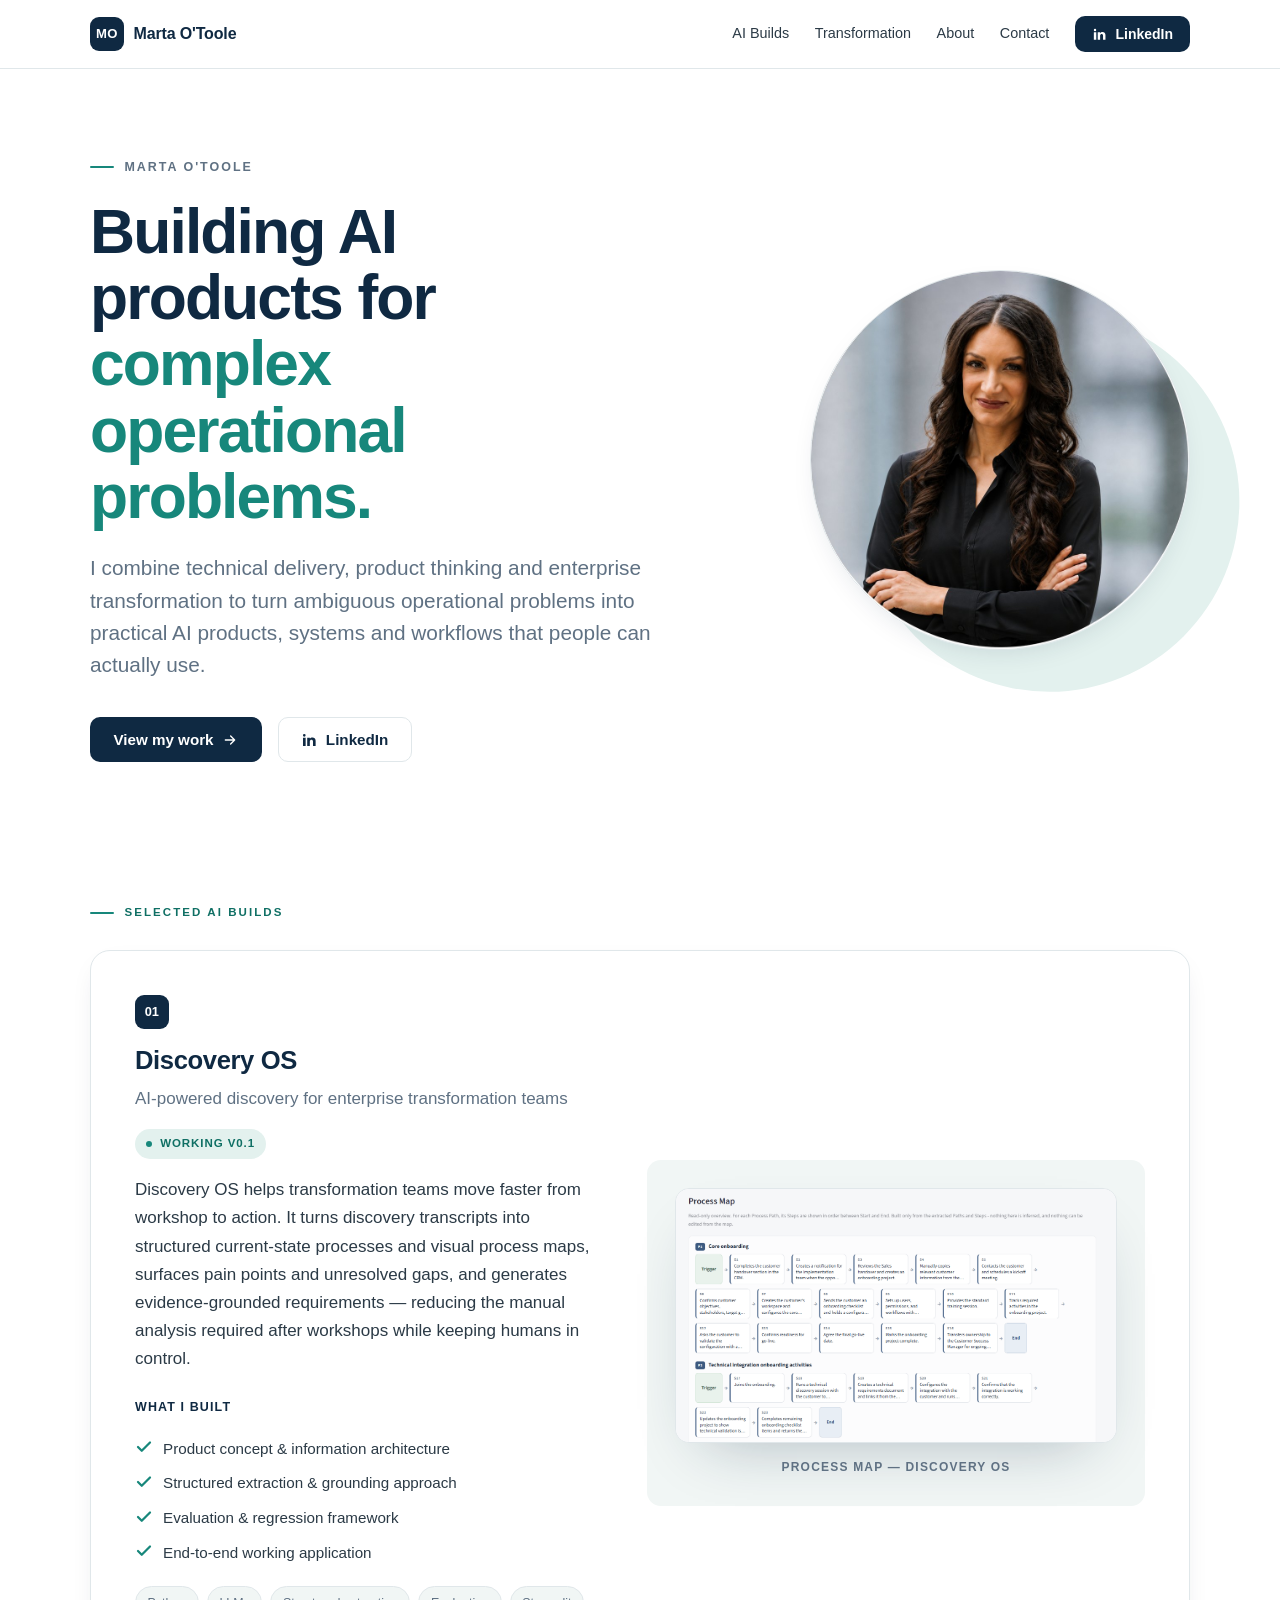
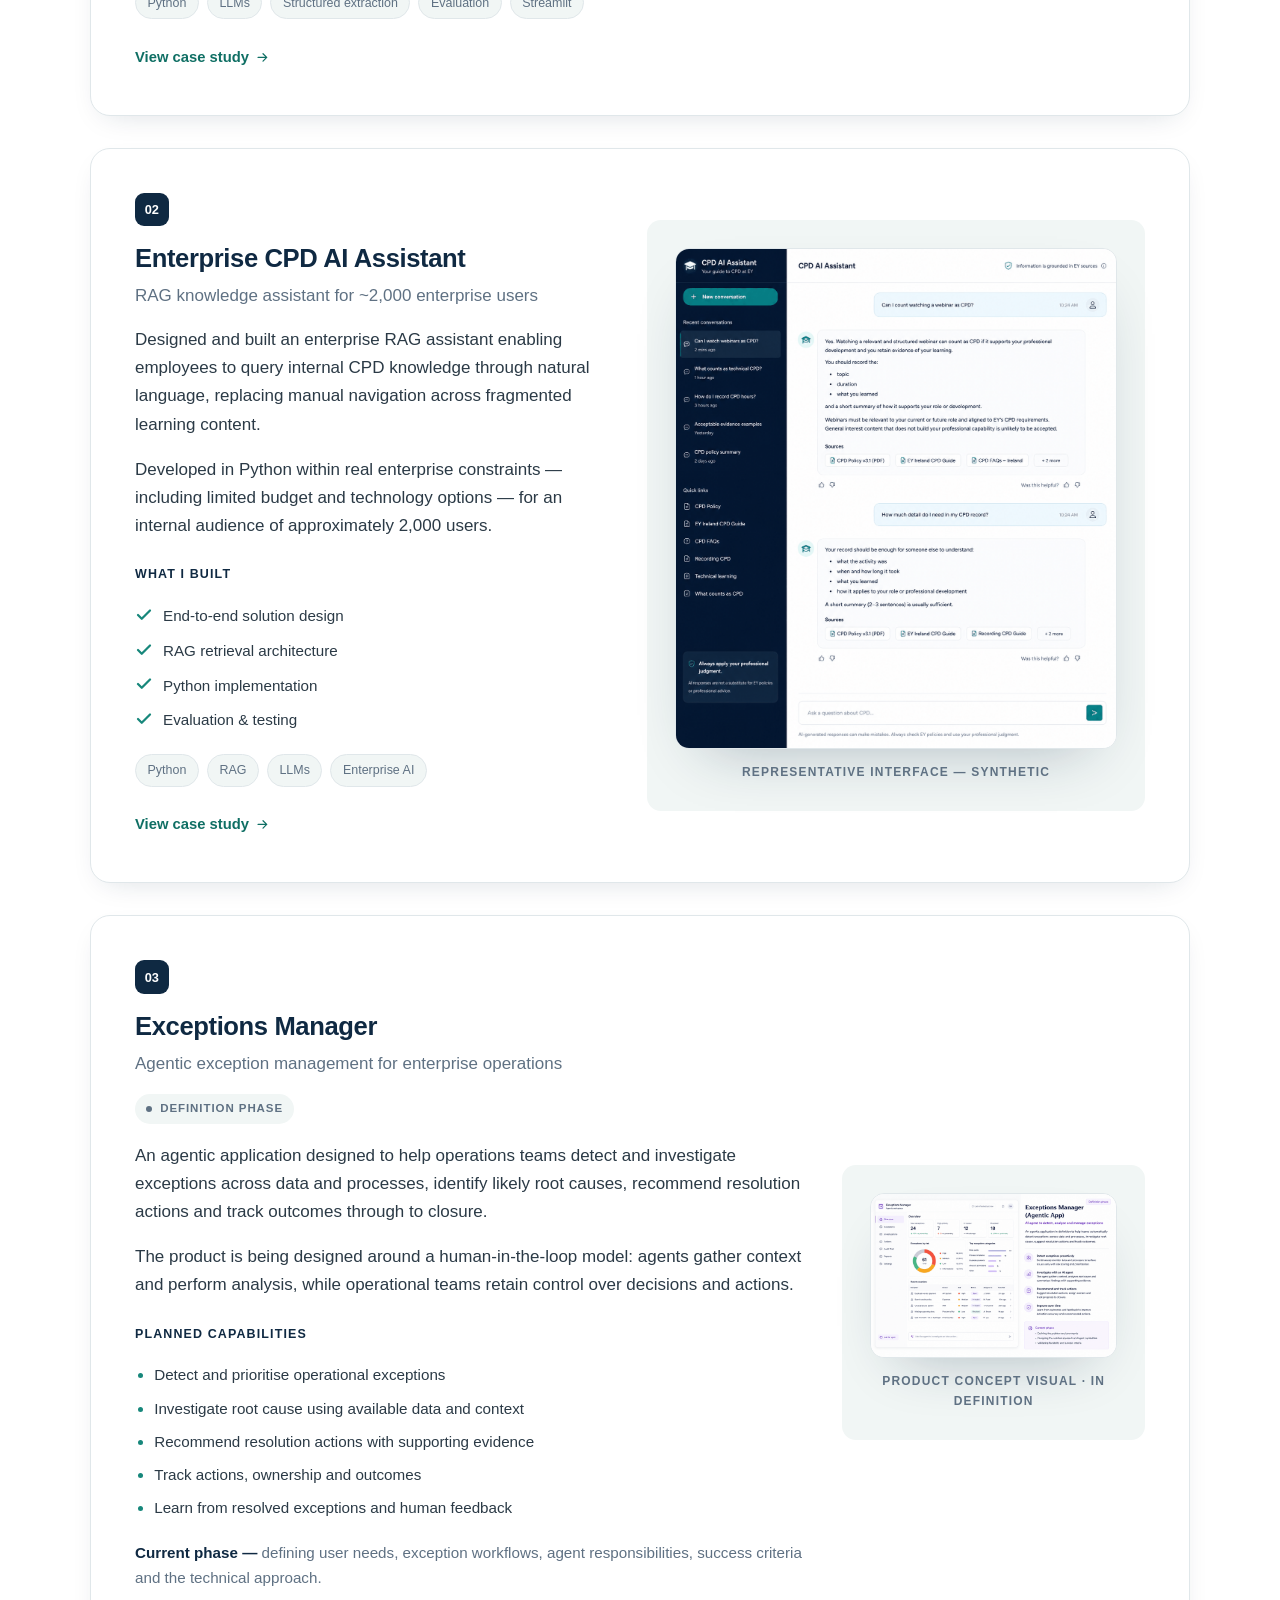
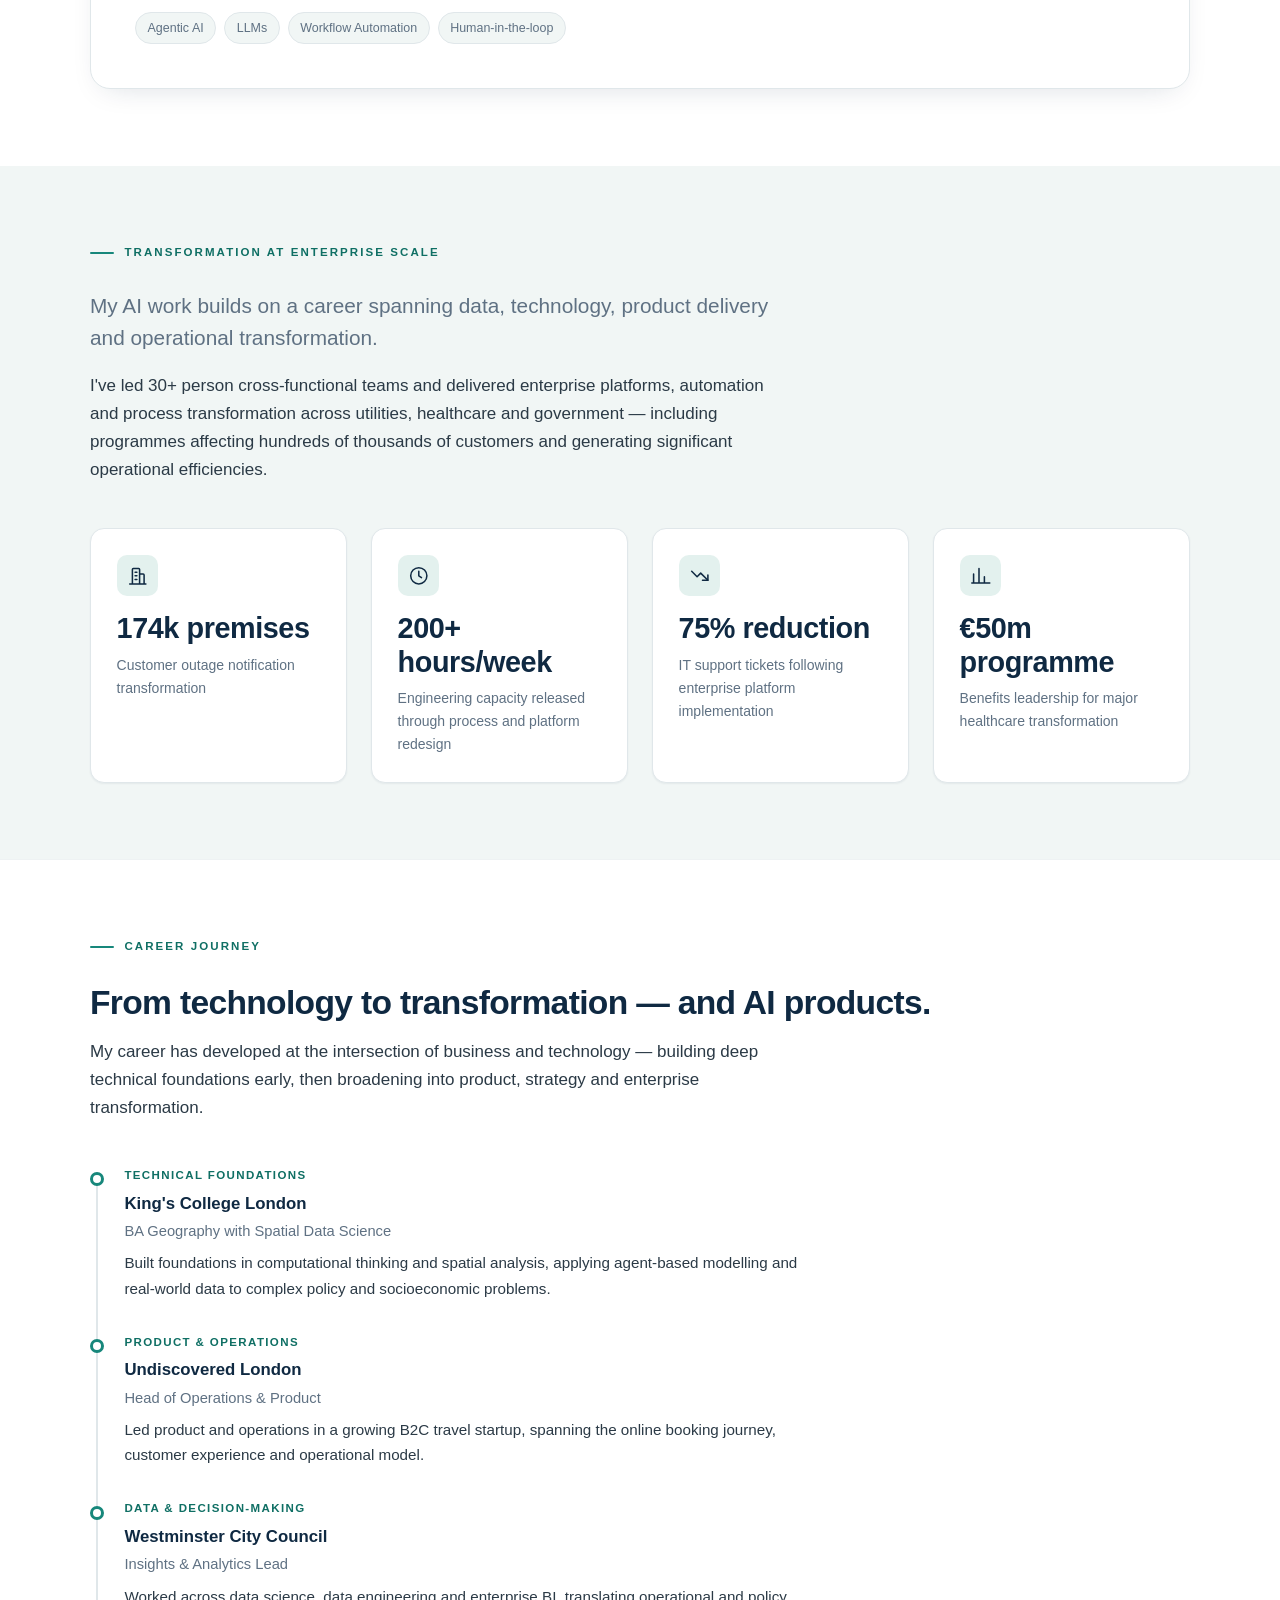
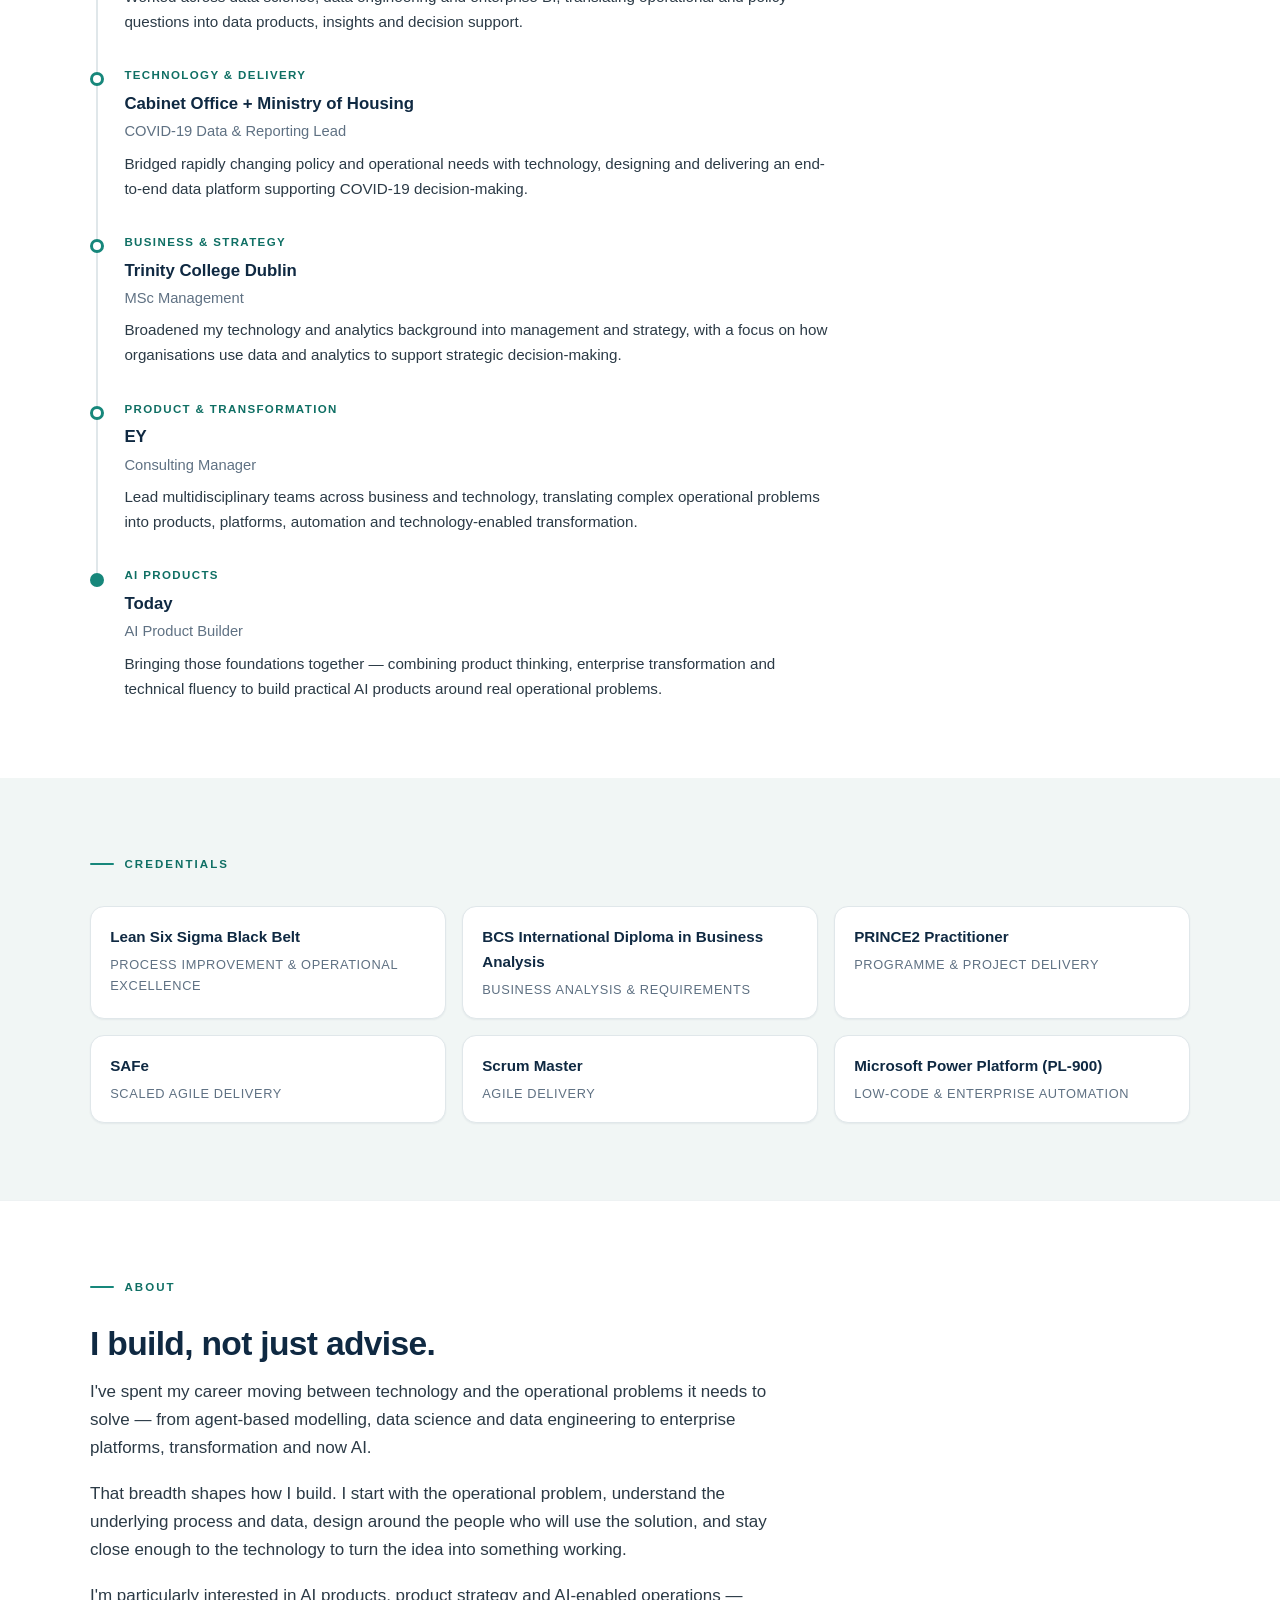
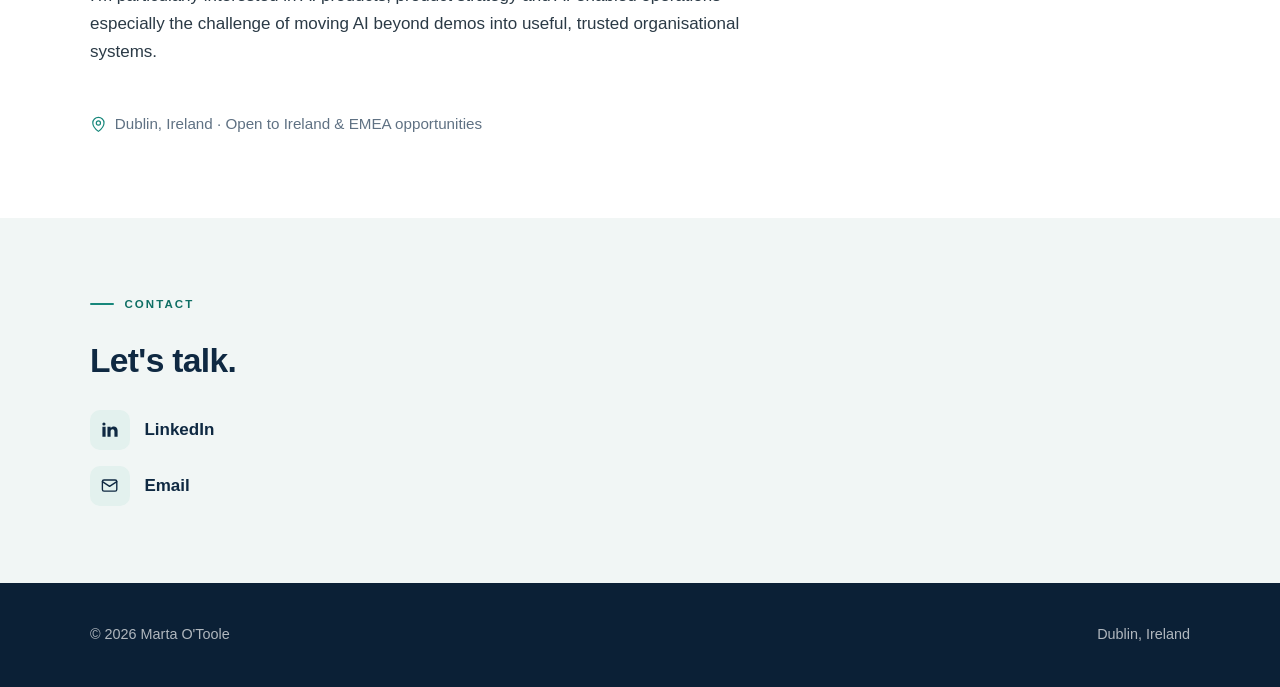
==== index.html @ 0d07426f "Finalise portfolio and Discovery OS visuals Co-Authored-By: Claude Sonnet 5 <noreply@anthropic.com>" ====
<!DOCTYPE html>
<html lang="en">
<head>
  <meta charset="UTF-8" />
  <meta name="viewport" content="width=device-width, initial-scale=1" />
  <title>Marta O'Toole — Building AI products for complex operational problems</title>
  <meta name="description" content="Marta O'Toole combines technical delivery, product thinking and enterprise transformation to turn ambiguous operational problems into practical AI products, systems and workflows." />
  <link rel="stylesheet" href="assets/css/style.css" />
</head>
<body>
  <header class="site-header">
    <div class="container">
      <a class="brand" href="index.html">
        <span class="monogram" aria-hidden="true">MO</span>
        <span class="brand__name">Marta O'Toole</span>
      </a>
      <button class="nav-toggle" aria-expanded="false" aria-controls="nav" aria-label="Open menu">
        <svg viewBox="0 0 24 24" fill="none" stroke="currentColor" stroke-width="2" stroke-linecap="round"><path d="M4 7h16M4 12h16M4 17h16"/></svg>
      </button>
      <nav class="nav" id="nav" aria-label="Primary">
        <a href="#builds">AI Builds</a>
        <a href="#transformation">Transformation</a>
        <a href="#about">About</a>
        <a href="#contact">Contact</a>
        <a class="btn btn--primary btn--sm" href="https://www.linkedin.com/in/marta-o-918156165/" target="_blank" rel="noopener noreferrer">
          <svg viewBox="0 0 24 24" fill="currentColor" aria-hidden="true"><path d="M6.94 5a2 2 0 1 1-4-.002 2 2 0 0 1 4 .002ZM7 8.48H3V21h4V8.48Zm6.32 0H9.34V21h3.94v-6.57c0-3.66 4.77-4 4.77 0V21H22v-7.93c0-6.17-7.06-5.94-8.68-2.91V8.48Z"/></svg>
          LinkedIn
        </a>
      </nav>
    </div>
  </header>

  <main>
    <!-- Hero -->
    <section class="hero">
      <div class="container hero__grid">
        <div class="hero__content">
          <p class="hero-name">Marta O'Toole</p>
          <h1>Building AI products for <span class="accent">complex operational problems.</span></h1>
          <p class="lead">I combine technical delivery, product thinking and enterprise transformation to turn ambiguous operational problems into practical AI products, systems and workflows that people can actually use.</p>
          <div class="btn-row">
            <a class="btn btn--primary" href="#builds">
              View my work
              <svg viewBox="0 0 24 24" fill="none" stroke="currentColor" stroke-width="2" stroke-linecap="round" stroke-linejoin="round" aria-hidden="true"><path d="M5 12h14M13 6l6 6-6 6"/></svg>
            </a>
            <a class="btn btn--outline" href="https://www.linkedin.com/in/marta-o-918156165/" target="_blank" rel="noopener noreferrer">
              <svg viewBox="0 0 24 24" fill="currentColor" aria-hidden="true"><path d="M6.94 5a2 2 0 1 1-4-.002 2 2 0 0 1 4 .002ZM7 8.48H3V21h4V8.48Zm6.32 0H9.34V21h3.94v-6.57c0-3.66 4.77-4 4.77 0V21H22v-7.93c0-6.17-7.06-5.94-8.68-2.91V8.48Z"/></svg>
              LinkedIn
            </a>
          </div>
        </div>
        <figure class="hero__portrait">
          <img src="assets/img/portrait.jpg" width="900" height="900" alt="Portrait of Marta O'Toole" />
        </figure>
      </div>
    </section>

    <!-- Selected AI Builds -->
    <section class="section" id="builds">
      <div class="container">
        <p class="eyebrow">Selected AI Builds</p>

        <div class="projects">
          <article class="card project project--featured">
            <div class="project__body">
              <span class="project__index" aria-hidden="true">01</span>
              <h3>Discovery OS</h3>
              <p class="project__descriptor">AI-powered discovery for enterprise transformation teams</p>
              <div class="project__meta">
                <span class="status">Working v0.1</span>
              </div>
              <p>Discovery OS helps transformation teams move faster from workshop to action. It turns discovery transcripts into structured current-state processes and visual process maps, surfaces pain points and unresolved gaps, and generates evidence-grounded requirements — reducing the manual analysis required after workshops while keeping humans in control.</p>
              <p class="project__built-label">What I built</p>
              <ul class="check-list">
                <li>Product concept &amp; information architecture</li>
                <li>Structured extraction &amp; grounding approach</li>
                <li>Evaluation &amp; regression framework</li>
                <li>End-to-end working application</li>
              </ul>
              <ul class="tags">
                <li>Python</li><li>LLMs</li><li>Structured extraction</li><li>Evaluation</li><li>Streamlit</li>
              </ul>
              <a class="cta-link" href="case-studies/discovery-os.html">
                View case study
                <svg viewBox="0 0 24 24" fill="none" stroke="currentColor" stroke-width="2" stroke-linecap="round" stroke-linejoin="round" aria-hidden="true"><path d="M5 12h14M13 6l6 6-6 6"/></svg>
              </a>
            </div>
            <figure class="project__visual">
              <div class="frame">
                <img src="assets/img/process-map.png" alt="Discovery OS Process Map showing extracted process paths, ordered steps, Trigger and End nodes." />
              </div>
              <figcaption>Process Map — Discovery OS</figcaption>
            </figure>
          </article>

          <article class="card project project--featured">
            <div class="project__body">
              <span class="project__index" aria-hidden="true">02</span>
              <h3>Enterprise CPD AI Assistant</h3>
              <p class="project__descriptor">RAG knowledge assistant for ~2,000 enterprise users</p>
              <p>Designed and built an enterprise RAG assistant enabling employees to query internal CPD knowledge through natural language, replacing manual navigation across fragmented learning content.</p>
              <p>Developed in Python within real enterprise constraints — including limited budget and technology options — for an internal audience of approximately 2,000 users.</p>
              <p class="project__built-label">What I built</p>
              <ul class="check-list">
                <li>End-to-end solution design</li>
                <li>RAG retrieval architecture</li>
                <li>Python implementation</li>
                <li>Evaluation &amp; testing</li>
              </ul>
              <ul class="tags">
                <li>Python</li><li>RAG</li><li>LLMs</li><li>Enterprise AI</li>
              </ul>
              <a class="cta-link" href="case-studies/enterprise-cpd-ai-assistant.html">
                View case study
                <svg viewBox="0 0 24 24" fill="none" stroke="currentColor" stroke-width="2" stroke-linecap="round" stroke-linejoin="round" aria-hidden="true"><path d="M5 12h14M13 6l6 6-6 6"/></svg>
              </a>
            </div>
            <figure class="project__visual">
              <div class="frame">
                <img src="assets/img/cpd-ai-assistant-synthetic.png" alt="Representative interface for the Enterprise CPD AI Assistant — an employee asking CPD questions and receiving conversational answers with cited sources" />
              </div>
              <figcaption>Representative interface — synthetic</figcaption>
            </figure>
          </article>

          <article class="card project project--featured project--emerging">
            <div class="project__body">
              <span class="project__index" aria-hidden="true">03</span>
              <h3>Exceptions Manager</h3>
              <p class="project__descriptor">Agentic exception management for enterprise operations</p>
              <div class="project__meta">
                <span class="status status--muted">Definition phase</span>
              </div>
              <p>An agentic application designed to help operations teams detect and investigate exceptions across data and processes, identify likely root causes, recommend resolution actions and track outcomes through to closure.</p>
              <p>The product is being designed around a human-in-the-loop model: agents gather context and perform analysis, while operational teams retain control over decisions and actions.</p>
              <p class="project__built-label">Planned capabilities</p>
              <ul class="plan-list">
                <li>Detect and prioritise operational exceptions</li>
                <li>Investigate root cause using available data and context</li>
                <li>Recommend resolution actions with supporting evidence</li>
                <li>Track actions, ownership and outcomes</li>
                <li>Learn from resolved exceptions and human feedback</li>
              </ul>
              <p class="project__phase"><strong>Current phase —</strong> defining user needs, exception workflows, agent responsibilities, success criteria and the technical approach.</p>
              <ul class="tags">
                <li>Agentic AI</li><li>LLMs</li><li>Workflow Automation</li><li>Human-in-the-loop</li>
              </ul>
            </div>
            <figure class="project__visual">
              <div class="frame">
                <img src="assets/img/exceptions-manager-concept.png" alt="Synthetic product concept for Exceptions Manager, showing an agentic workspace for prioritising and investigating operational exceptions." />
              </div>
              <figcaption>Product concept visual &middot; In definition</figcaption>
            </figure>
          </article>
        </div>
      </div>
    </section>

    <!-- Transformation at Enterprise Scale -->
    <section class="section section-alt" id="transformation">
      <div class="container">
        <p class="eyebrow">Transformation at Enterprise Scale</p>
        <div class="prose">
          <p class="lead">My AI work builds on a career spanning data, technology, product delivery and operational transformation.</p>
          <p>I've led 30+ person cross-functional teams and delivered enterprise platforms, automation and process transformation across utilities, healthcare and government — including programmes affecting hundreds of thousands of customers and generating significant operational efficiencies.</p>
        </div>

        <div class="metrics">
          <div class="metric">
            <span class="metric__icon" aria-hidden="true">
              <svg viewBox="0 0 24 24" fill="none" stroke="currentColor" stroke-width="1.7" stroke-linecap="round" stroke-linejoin="round"><path d="M3 21h18M6 21V5a1 1 0 0 1 1-1h6a1 1 0 0 1 1 1v16M14 21V10h4a1 1 0 0 1 1 1v10M9 8h2M9 12h2M9 16h2"/></svg>
            </span>
            <div class="metric__figure">174k premises</div>
            <p class="metric__caption">Customer outage notification transformation</p>
          </div>
          <div class="metric">
            <span class="metric__icon" aria-hidden="true">
              <svg viewBox="0 0 24 24" fill="none" stroke="currentColor" stroke-width="1.7" stroke-linecap="round" stroke-linejoin="round"><circle cx="12" cy="12" r="9"/><path d="M12 7v5l3 2"/></svg>
            </span>
            <div class="metric__figure">200+ hours/week</div>
            <p class="metric__caption">Engineering capacity released through process and platform redesign</p>
          </div>
          <div class="metric">
            <span class="metric__icon" aria-hidden="true">
              <svg viewBox="0 0 24 24" fill="none" stroke="currentColor" stroke-width="1.7" stroke-linecap="round" stroke-linejoin="round"><polyline points="3 7 9 13 13 9 21 17"/><polyline points="15 17 21 17 21 11"/></svg>
            </span>
            <div class="metric__figure">75% reduction</div>
            <p class="metric__caption">IT support tickets following enterprise platform implementation</p>
          </div>
          <div class="metric">
            <span class="metric__icon" aria-hidden="true">
              <svg viewBox="0 0 24 24" fill="none" stroke="currentColor" stroke-width="1.7" stroke-linecap="round" stroke-linejoin="round"><path d="M4 20V10M10 20V4M16 20v-7M2 20h20"/></svg>
            </span>
            <div class="metric__figure">&euro;50m programme</div>
            <p class="metric__caption">Benefits leadership for major healthcare transformation</p>
          </div>
        </div>
      </div>
    </section>

    <!-- Career Journey -->
    <section class="section" id="journey">
      <div class="container">
        <p class="eyebrow">Career Journey</p>
        <div class="prose">
          <h2>From technology to transformation — and AI products.</h2>
          <p>My career has developed at the intersection of business and technology — building deep technical foundations early, then broadening into product, strategy and enterprise transformation.</p>
        </div>

        <div class="journey">
          <div class="journey__item">
            <p class="journey__phase">Technical foundations</p>
            <div class="journey__org">King's College London</div>
            <p class="journey__role">BA Geography with Spatial Data Science</p>
            <p class="journey__detail">Built foundations in computational thinking and spatial analysis, applying agent-based modelling and real-world data to complex policy and socioeconomic problems.</p>
          </div>
          <div class="journey__item">
            <p class="journey__phase">Product &amp; operations</p>
            <div class="journey__org">Undiscovered London</div>
            <p class="journey__role">Head of Operations &amp; Product</p>
            <p class="journey__detail">Led product and operations in a growing B2C travel startup, spanning the online booking journey, customer experience and operational model.</p>
          </div>
          <div class="journey__item">
            <p class="journey__phase">Data &amp; decision-making</p>
            <div class="journey__org">Westminster City Council</div>
            <p class="journey__role">Insights &amp; Analytics Lead</p>
            <p class="journey__detail">Worked across data science, data engineering and enterprise BI, translating operational and policy questions into data products, insights and decision support.</p>
          </div>
          <div class="journey__item">
            <p class="journey__phase">Technology &amp; delivery</p>
            <div class="journey__org">Cabinet Office + Ministry of Housing</div>
            <p class="journey__role">COVID-19 Data &amp; Reporting Lead</p>
            <p class="journey__detail">Bridged rapidly changing policy and operational needs with technology, designing and delivering an end-to-end data platform supporting COVID-19 decision-making.</p>
          </div>
          <div class="journey__item">
            <p class="journey__phase">Business &amp; strategy</p>
            <div class="journey__org">Trinity College Dublin</div>
            <p class="journey__role">MSc Management</p>
            <p class="journey__detail">Broadened my technology and analytics background into management and strategy, with a focus on how organisations use data and analytics to support strategic decision-making.</p>
          </div>
          <div class="journey__item">
            <p class="journey__phase">Product &amp; transformation</p>
            <div class="journey__org">EY</div>
            <p class="journey__role">Consulting Manager</p>
            <p class="journey__detail">Lead multidisciplinary teams across business and technology, translating complex operational problems into products, platforms, automation and technology-enabled transformation.</p>
          </div>
          <div class="journey__item">
            <p class="journey__phase">AI products</p>
            <div class="journey__org">Today</div>
            <p class="journey__role">AI Product Builder</p>
            <p class="journey__detail">Bringing those foundations together — combining product thinking, enterprise transformation and technical fluency to build practical AI products around real operational problems.</p>
          </div>
        </div>
      </div>
    </section>

    <!-- Credentials -->
    <section class="section section-alt" id="credentials">
      <div class="container">
        <p class="eyebrow">Credentials</p>
        <div class="creds">
          <div class="cred">
            <div class="cred__name">Lean Six Sigma Black Belt</div>
            <p class="cred__desc">Process improvement &amp; operational excellence</p>
          </div>
          <div class="cred">
            <div class="cred__name">BCS International Diploma in Business Analysis</div>
            <p class="cred__desc">Business analysis &amp; requirements</p>
          </div>
          <div class="cred">
            <div class="cred__name">PRINCE2 Practitioner</div>
            <p class="cred__desc">Programme &amp; project delivery</p>
          </div>
          <div class="cred">
            <div class="cred__name">SAFe</div>
            <p class="cred__desc">Scaled Agile delivery</p>
          </div>
          <div class="cred">
            <div class="cred__name">Scrum Master</div>
            <p class="cred__desc">Agile delivery</p>
          </div>
          <div class="cred">
            <div class="cred__name">Microsoft Power Platform (PL-900)</div>
            <p class="cred__desc">Low-code &amp; enterprise automation</p>
          </div>
        </div>
      </div>
    </section>

    <!-- About -->
    <section class="section" id="about">
      <div class="container">
        <p class="eyebrow">About</p>
        <div class="prose">
          <h2>I build, not just advise.</h2>
          <p>I've spent my career moving between technology and the operational problems it needs to solve — from agent-based modelling, data science and data engineering to enterprise platforms, transformation and now AI.</p>
          <p>That breadth shapes how I build. I start with the operational problem, understand the underlying process and data, design around the people who will use the solution, and stay close enough to the technology to turn the idea into something working.</p>
          <p>I'm particularly interested in AI products, product strategy and AI-enabled operations — especially the challenge of moving AI beyond demos into useful, trusted organisational systems.</p>
          <p class="about__location">
            <svg viewBox="0 0 24 24" fill="none" stroke="currentColor" stroke-width="1.7" stroke-linecap="round" stroke-linejoin="round" aria-hidden="true"><path d="M20 10c0 6-8 12-8 12s-8-6-8-12a8 8 0 0 1 16 0Z"/><circle cx="12" cy="10" r="3"/></svg>
            Dublin, Ireland &middot; Open to Ireland &amp; EMEA opportunities
          </p>
        </div>
      </div>
    </section>

    <!-- Contact -->
    <section class="section section-alt" id="contact">
      <div class="container">
        <p class="eyebrow">Contact</p>
        <div class="prose">
          <h2>Let's talk.</h2>
          <ul class="connect">
            <li>
              <span class="connect__icon" aria-hidden="true">
                <svg viewBox="0 0 24 24" fill="currentColor"><path d="M6.94 5a2 2 0 1 1-4-.002 2 2 0 0 1 4 .002ZM7 8.48H3V21h4V8.48Zm6.32 0H9.34V21h3.94v-6.57c0-3.66 4.77-4 4.77 0V21H22v-7.93c0-6.17-7.06-5.94-8.68-2.91V8.48Z"/></svg>
              </span>
              <a href="https://www.linkedin.com/in/marta-o-918156165/" target="_blank" rel="noopener noreferrer">LinkedIn</a>
            </li>
            <li>
              <span class="connect__icon" aria-hidden="true">
                <svg viewBox="0 0 24 24" fill="none" stroke="currentColor" stroke-width="1.7" stroke-linecap="round" stroke-linejoin="round"><rect x="3" y="5" width="18" height="14" rx="2"/><path d="m3 7 9 6 9-6"/></svg>
              </span>
              <a href="mailto:kuclo.marta@gmail.com">Email</a>
            </li>
          </ul>
        </div>
      </div>
    </section>
  </main>

  <footer class="site-footer">
    <div class="container">
      <span>&copy; <span data-year>2026</span> Marta O'Toole</span>
      <span>Dublin, Ireland</span>
    </div>
  </footer>

  <script src="assets/js/main.js"></script>
</body>
</html>
---- assets/css/style.css ----
/* =========================================================
   Marta O'Toole — portfolio
   Visual system: white ground, deep navy, teal accent.
   ========================================================= */

:root {
  /* palette */
  --bg:          #ffffff;
  --bg-soft:     #f1f6f5;   /* light mint-grey section bands / panels */
  --navy-ink:    #0f2942;   /* headings, primary dark */
  --navy:        #143252;   /* navy hover / secondary */
  --navy-deep:   #0b2036;   /* footer */
  --ink:         #2b3a46;   /* body text */
  --muted:       #5f7183;   /* secondary text */
  --teal:        #17877b;   /* main accent */
  --teal-strong: #0f6f64;   /* accent hover / labels */
  --teal-tint:   #e3f1ee;   /* icon chips, status */
  --blue:        #2f6fb0;   /* occasional accent */
  --blue-tint:   #e9f1f9;
  --line:        #e0e7ea;
  --line-soft:   #eef2f3;

  /* type */
  --sans: "Inter", -apple-system, BlinkMacSystemFont, "Segoe UI", Roboto, Helvetica, Arial, sans-serif;

  /* shape */
  --radius-sm: 10px;
  --radius:    14px;
  --radius-lg: 20px;
  --shadow-sm: 0 1px 2px rgba(15,41,66,.06);
  --shadow-md: 0 10px 30px -14px rgba(15,41,66,.18);
  --shadow-lg: 0 26px 60px -30px rgba(15,41,66,.32);

  /* layout */
  --measure:   44rem;
  --container: 1180px;
  --gutter:    clamp(1.25rem, 5vw, 2.5rem);
  --section-y: clamp(3.25rem, 6vw, 5.5rem);

  /* inline icon (mask-tinted) */
  --i-check: url("data:image/svg+xml,%3Csvg xmlns='http://www.w3.org/2000/svg' viewBox='0 0 24 24' fill='none' stroke='%23000' stroke-width='3' stroke-linecap='round' stroke-linejoin='round'%3E%3Cpath d='M20 6 9 17l-5-5'/%3E%3C/svg%3E");
}

/* ---------- reset-ish ---------- */
*, *::before, *::after { box-sizing: border-box; }
html {
  -webkit-text-size-adjust: 100%;
  scroll-behavior: smooth;
  scroll-padding-top: 5.5rem;
}
body {
  margin: 0;
  background: var(--bg);
  color: var(--ink);
  font-family: var(--sans);
  font-size: 1.0625rem;
  line-height: 1.65;
  -webkit-font-smoothing: antialiased;
  text-rendering: optimizeLegibility;
}
img { max-width: 100%; height: auto; display: block; }
a { color: var(--teal-strong); text-decoration: none; }
a:hover { text-decoration: underline; text-underline-offset: 3px; }

/* ---------- layout ---------- */
.container {
  width: 100%;
  max-width: var(--container);
  margin-inline: auto;
  padding-inline: var(--gutter);
}
.section { padding-block: var(--section-y); }
.section-alt { background: var(--bg-soft); }

/* ---------- typography ---------- */
h1, h2, h3, h4 {
  font-family: var(--sans);
  color: var(--navy-ink);
  letter-spacing: -0.02em;
  line-height: 1.12;
  margin: 0 0 1rem;
}
h1 { font-size: clamp(2.3rem, 5.4vw, 3.85rem); font-weight: 750; }
h2 { font-size: clamp(1.55rem, 3vw, 2.1rem);  font-weight: 700; }
h3 { font-size: clamp(1.3rem, 2.3vw, 1.6rem); font-weight: 700; letter-spacing: -0.015em; }
p  { margin: 0 0 1.1rem; max-width: var(--measure); }
strong { font-weight: 650; color: var(--ink); }
.lead {
  font-size: clamp(1.1rem, 1.7vw, 1.3rem);
  line-height: 1.55;
  color: var(--muted);
}
.prose > *:last-child { margin-bottom: 0; }

/* ---------- section label ---------- */
.eyebrow {
  display: flex;
  align-items: center;
  gap: 0.65rem;
  margin: 0 0 1.75rem;
  font-size: 0.72rem;
  font-weight: 700;
  letter-spacing: 0.18em;
  text-transform: uppercase;
  color: var(--teal-strong);
}
.eyebrow::before {
  content: "";
  width: 24px;
  height: 2px;
  background: var(--teal);
  border-radius: 2px;
}

/* ---------- buttons ---------- */
.btn {
  display: inline-flex;
  align-items: center;
  gap: 0.55rem;
  font: inherit;
  font-weight: 600;
  font-size: 0.95rem;
  line-height: 1;
  padding: 0.85rem 1.4rem;
  border: 1.5px solid transparent;
  border-radius: var(--radius-sm);
  cursor: pointer;
  white-space: nowrap;
  transition: background-color .15s ease, border-color .15s ease, color .15s ease;
}
.btn:hover { text-decoration: none; }
.btn svg { width: 1.05em; height: 1.05em; flex: none; }
.btn--primary { background: var(--navy-ink); color: #fff; }
.btn--primary:hover { background: var(--navy); }
.btn--outline { background: #fff; border-color: var(--line); color: var(--navy-ink); }
.btn--outline:hover { border-color: var(--navy-ink); background: var(--bg-soft); }
.btn--accent { background: var(--teal); color: #fff; }
.btn--accent:hover { background: var(--teal-strong); }
.btn--sm { padding: 0.6rem 1rem; font-size: 0.875rem; }

.cta-link {
  display: inline-flex;
  align-items: center;
  gap: 0.4rem;
  font-weight: 600;
  font-size: 0.925rem;
  color: var(--teal-strong);
}
.cta-link:hover { text-decoration: none; }
.cta-link svg { width: 1em; height: 1em; transition: transform .15s ease; }
.cta-link:hover svg { transform: translateX(3px); }

/* ---------- tags / status ---------- */
.tags {
  list-style: none;
  padding: 0;
  margin: 1.35rem 0 0;
  display: flex;
  flex-wrap: wrap;
  gap: 0.5rem;
}
.tags li {
  font-size: 0.78rem;
  font-weight: 500;
  color: var(--muted);
  background: var(--bg-soft);
  border: 1px solid var(--line);
  border-radius: 999px;
  padding: 0.32rem 0.72rem;
}
.status {
  display: inline-flex;
  align-items: center;
  gap: 0.5rem;
  font-size: 0.72rem;
  font-weight: 700;
  letter-spacing: 0.08em;
  text-transform: uppercase;
  color: var(--teal-strong);
  background: var(--teal-tint);
  border-radius: 999px;
  padding: 0.35rem 0.7rem;
}
.status::before {
  content: "";
  width: 6px;
  height: 6px;
  border-radius: 50%;
  background: var(--teal);
}
/* Muted variant: same shape, neutral colour — for a not-yet-built /
   in-definition status, so it doesn't read as equally "live" as .status. */
.status--muted { color: var(--muted); background: var(--bg-soft); }
.status--muted::before { background: var(--muted); }

/* ---------- check list ---------- */
.check-list {
  list-style: none;
  padding: 0;
  margin: 1.15rem 0 0;
  display: grid;
  gap: 0.6rem;
}
.check-list li {
  position: relative;
  padding-left: 1.75rem;
  font-size: 0.95rem;
  color: var(--ink);
  max-width: var(--measure);
}
.check-list li::before {
  content: "";
  position: absolute;
  left: 0;
  top: 0.16em;
  width: 1.15rem;
  height: 1.15rem;
  background: var(--teal);
  -webkit-mask: var(--i-check) center / contain no-repeat;
          mask: var(--i-check) center / contain no-repeat;
}

/* Plan list: a plain teal-marker bullet list, for not-yet-delivered items -
   deliberately not the .check-list checkmark, which would read as "done". */
.plan-list {
  list-style: disc;
  margin: 1.15rem 0 0;
  padding-left: 1.2rem;
  display: grid;
  gap: 0.5rem;
}
.plan-list li {
  font-size: 0.95rem;
  color: var(--ink);
  max-width: var(--measure);
}
.plan-list li::marker { color: var(--teal); }

/* ---------- cards ---------- */
.card {
  background: #fff;
  border: 1px solid var(--line);
  border-radius: var(--radius-lg);
  box-shadow: var(--shadow-md);
  overflow: hidden;
}

/* ---------- site header ---------- */
.site-header {
  position: sticky;
  top: 0;
  z-index: 30;
  background: rgba(255,255,255,0.88);
  backdrop-filter: saturate(180%) blur(10px);
  border-bottom: 1px solid var(--line);
}
.site-header .container {
  display: flex;
  align-items: center;
  justify-content: space-between;
  gap: 1rem;
  min-height: 68px;
}
.brand { display: flex; align-items: center; gap: 0.6rem; }
.brand:hover { text-decoration: none; }
.monogram {
  display: inline-grid;
  place-items: center;
  width: 34px;
  height: 34px;
  border-radius: 9px;
  background: var(--navy-ink);
  color: #fff;
  font-weight: 700;
  font-size: 0.82rem;
  letter-spacing: 0.03em;
}
.brand__name {
  font-weight: 700;
  font-size: 1rem;
  color: var(--navy-ink);
  letter-spacing: -0.01em;
}
.nav { display: flex; align-items: center; gap: 1.6rem; }
.nav a:not(.btn) {
  font-size: 0.9rem;
  font-weight: 500;
  color: var(--ink);
}
.nav a:not(.btn):hover { color: var(--teal-strong); text-decoration: none; }
.nav-toggle {
  display: none;
  align-items: center;
  justify-content: center;
  width: 42px;
  height: 42px;
  background: none;
  border: 1px solid var(--line);
  border-radius: 9px;
  color: var(--navy-ink);
  cursor: pointer;
}
.nav-toggle svg { width: 20px; height: 20px; }

/* ---------- hero ---------- */
.hero {
  position: relative;
  overflow: hidden;
  padding-block: clamp(3.25rem, 7vw, 5.5rem) clamp(2.5rem, 5vw, 4rem);
}
.hero .container { position: relative; z-index: 1; }
.hero__grid {
  display: grid;
  grid-template-columns: minmax(0, 1fr) minmax(0, 0.8fr);
  gap: clamp(2rem, 6vw, 5rem);
  align-items: center;
}
.hero__content { min-width: 0; }

/* Portrait: clean circle with a restrained offset mint backdrop */
.hero__portrait {
  position: relative;
  margin: 0;
  width: 100%;
  max-width: 380px;
  aspect-ratio: 1;
  justify-self: end;
}
.hero__portrait::before {
  content: "";
  position: absolute;
  inset: 0;
  border-radius: 50%;
  background: var(--teal-tint);
  transform: translate(13%, 11%);
  z-index: 0;
}
.hero__portrait img {
  position: relative;
  z-index: 1;
  width: 100%;
  height: 100%;
  object-fit: cover;
  border-radius: 50%;
  border: 1px solid var(--line);
  box-shadow: var(--shadow-md);
}
.hero-name {
  display: flex;
  align-items: center;
  gap: 0.65rem;
  margin: 0 0 1.35rem;
  font-size: 0.78rem;
  font-weight: 600;
  letter-spacing: 0.16em;
  text-transform: uppercase;
  color: var(--muted);
}
.hero-name::before {
  content: "";
  width: 24px;
  height: 2px;
  background: var(--teal);
  border-radius: 2px;
}
.hero h1 {
  max-width: 20ch;
  font-size: clamp(2.1rem, 5.4vw, 3.9rem);
  font-weight: 750;
  letter-spacing: -0.03em;
  line-height: 1.06;
  margin: 0 0 1.4rem;
}
.hero h1 .accent { color: var(--teal); }
.hero .lead { max-width: 40rem; margin: 0; }
.hero .btn-row {
  display: flex;
  flex-wrap: wrap;
  gap: 1rem;
  margin-top: 2.25rem;
}

/* ---------- projects ---------- */
.projects { display: grid; gap: clamp(1.5rem, 3vw, 2rem); margin-top: 0.5rem; }
.project { padding: clamp(1.5rem, 3.5vw, 2.75rem); }
.project__index {
  display: inline-grid;
  place-items: center;
  width: 2.1rem;
  height: 2.1rem;
  border-radius: 9px;
  background: var(--navy-ink);
  color: #fff;
  font-size: 0.8rem;
  font-weight: 700;
  margin-bottom: 1.1rem;
}
.project h3 { margin: 0 0 0.6rem; }
.project__descriptor { color: var(--muted); font-weight: 500; margin: 0 0 1rem; }
.project__meta { display: flex; flex-wrap: wrap; gap: 0.75rem; align-items: center; margin-bottom: 1.1rem; }
.project__built-label {
  margin: 1.5rem 0 0;
  font-size: 0.78rem;
  font-weight: 700;
  letter-spacing: 0.09em;
  text-transform: uppercase;
  color: var(--navy-ink);
}
.project .cta-link { margin-top: 1.6rem; }

.project--featured {
  display: grid;
  grid-template-columns: minmax(0, 1fr) minmax(0, 1.08fr);
  gap: clamp(1.75rem, 4vw, 3.25rem);
  align-items: center;
}
.project--featured .project__body { min-width: 0; }
.project__visual {
  margin: 0;
  background: var(--bg-soft);
  border-radius: var(--radius);
  padding: clamp(1rem, 2.5vw, 1.75rem);
  display: flex;
  flex-direction: column;
  align-items: stretch;
  justify-content: center;
  gap: 0.9rem;
}
.project__visual .frame { display: block; line-height: 0; width: 100%; }
.project__visual .frame img { width: 100%; height: auto; }
.project__visual figcaption { text-align: center; }
.project__visual figcaption {
  font-size: 0.75rem;
  font-weight: 600;
  letter-spacing: 0.1em;
  text-transform: uppercase;
  color: var(--muted);
}
/* Emerging / in-definition project: the same featured two-column pattern as
   the working builds (so its height stays in line with them), but with a
   noticeably smaller visual column, so it reads as the junior, still-being-
   defined sibling rather than a third equal flagship. Not a card redesign. */
.project--emerging {
  grid-template-columns: minmax(0, 1.5fr) minmax(0, 0.68fr);
  gap: clamp(1.5rem, 3.5vw, 2.5rem);
}
.project__phase { margin-top: 1.25rem; font-size: 0.95rem; color: var(--muted); }
.project__phase strong { color: var(--navy-ink); }

/* ---------- metrics ---------- */
.metrics {
  display: grid;
  grid-template-columns: repeat(4, 1fr);
  gap: clamp(1rem, 2vw, 1.5rem);
  margin-top: 2.75rem;
}
.metric {
  background: #fff;
  border: 1px solid var(--line);
  border-radius: var(--radius);
  padding: clamp(1.25rem, 2.5vw, 1.6rem);
  box-shadow: var(--shadow-sm);
}
.metric__icon {
  display: inline-grid;
  place-items: center;
  width: 2.6rem;
  height: 2.6rem;
  border-radius: 10px;
  background: var(--teal-tint);
  color: var(--navy-ink);
  margin-bottom: 1rem;
}
.metric__icon svg { width: 1.35rem; height: 1.35rem; }
.metric__figure {
  font-size: clamp(1.4rem, 2.5vw, 1.8rem);
  font-weight: 700;
  color: var(--navy-ink);
  line-height: 1.15;
  letter-spacing: -0.015em;
}
.metric__caption { margin: 0.5rem 0 0; font-size: 0.875rem; color: var(--muted); max-width: none; }

/* ---------- about ---------- */
.about__location {
  display: inline-flex;
  align-items: center;
  gap: 0.5rem;
  margin-top: 1.75rem;
  font-size: 0.95rem;
  font-weight: 500;
  color: var(--muted);
}
.about__location svg { width: 1.05rem; height: 1.05rem; color: var(--teal); flex: none; }

/* ---------- contact ---------- */
.connect {
  list-style: none;
  padding: 0;
  margin: 1.9rem 0 0;
  display: grid;
  gap: 1rem;
}
.connect li { display: flex; align-items: center; gap: 0.9rem; }
.connect__icon {
  display: inline-grid;
  place-items: center;
  width: 2.5rem;
  height: 2.5rem;
  border-radius: 10px;
  background: var(--teal-tint);
  color: var(--navy-ink);
  flex: none;
}
.connect__icon svg { width: 1.2rem; height: 1.2rem; }
.connect a, .connect span { font-weight: 600; color: var(--navy-ink); }
.connect a:hover { color: var(--teal-strong); text-decoration: none; }

/* ---------- career journey ---------- */
.journey { margin-top: 2.75rem; }
.journey__item {
  position: relative;
  padding: 0 0 2rem 2.15rem;
}
.journey__item:last-child { padding-bottom: 0; }
.journey__item::before {
  content: "";
  position: absolute;
  left: 6px;
  top: 0.6rem;
  bottom: -0.4rem;
  width: 2px;
  background: var(--line);
}
.journey__item:last-child::before { display: none; }
.journey__item::after {
  content: "";
  position: absolute;
  left: 0;
  top: 0.4rem;
  width: 14px;
  height: 14px;
  border-radius: 50%;
  background: #fff;
  border: 3px solid var(--teal);
}
.journey__item:last-child::after { background: var(--teal); }
.journey__phase {
  margin: 0 0 0.3rem;
  font-size: 0.72rem;
  font-weight: 700;
  letter-spacing: 0.12em;
  text-transform: uppercase;
  color: var(--teal-strong);
}
.journey__org { font-weight: 700; color: var(--navy-ink); font-size: 1.05rem; }
.journey__role { margin: 0.1rem 0 0.45rem; font-size: 0.92rem; color: var(--muted); }
.journey__detail { margin: 0; font-size: 0.95rem; max-width: 44rem; }

/* ---------- credentials ---------- */
.creds {
  display: grid;
  grid-template-columns: repeat(3, minmax(0, 1fr));
  gap: 1rem;
  margin-top: 2rem;
}
.cred {
  background: #fff;
  border: 1px solid var(--line);
  border-radius: var(--radius);
  box-shadow: var(--shadow-sm);
  padding: 1.1rem 1.2rem;
}
.cred__name { font-weight: 650; color: var(--navy-ink); font-size: 0.95rem; }
.cred__desc {
  margin: 0.3rem 0 0;
  font-size: 0.8rem;
  letter-spacing: 0.05em;
  text-transform: uppercase;
  color: var(--muted);
  max-width: none;
}

/* ---------- product visuals (reusable) ---------- */
.frame {
  border: 1px solid var(--line);
  border-radius: var(--radius);
  background: #fff;
  box-shadow: var(--shadow-lg);
  overflow: hidden;
}
.frame img { display: block; width: 100%; height: auto; }

.case-visual { background: var(--bg-soft); }
.product-hero { margin: 0; }
.product-hero .frame { max-width: 860px; margin-inline: auto; box-shadow: var(--shadow-lg); }
.product-hero figcaption {
  max-width: 720px;
  margin: 1.1rem auto 0;
  text-align: center;
  font-size: 0.9rem;
  color: var(--muted);
}

/* Supporting detail visual beneath a product hero — deliberately narrower so
   it reads as a supporting screenshot, not a second hero. */
.product-support { max-width: 620px; margin: clamp(2rem, 4vw, 3rem) auto 0; }
.product-support .frame { box-shadow: var(--shadow-md); }
.product-support figcaption {
  max-width: 560px;
  margin: 0.95rem auto 0;
  text-align: center;
  font-size: 0.9rem;
  color: var(--muted);
}

.shots { display: grid; gap: clamp(2rem, 5vw, 3.25rem); margin-top: 2.5rem; }
.shots--grid { grid-template-columns: repeat(2, minmax(0, 1fr)); }
.shots .frame { box-shadow: var(--shadow-md); }
.shot { margin: 0; }
.shot figcaption { margin-top: 0.95rem; font-size: 0.92rem; color: var(--muted); }
.shot figcaption strong { color: var(--navy-ink); font-weight: 650; }

/* ---------- case-study structure ---------- */
.case-hero { padding-block: clamp(2.75rem, 7vw, 4.75rem) clamp(1.75rem, 4vw, 2.75rem); }
.case-hero h1 { max-width: 18ch; }
.case-hero .lead { max-width: var(--measure); }
.back-link { font-size: 0.9rem; font-weight: 600; }

.cs-block { max-width: var(--measure); }
.cs-block h2 {
  position: relative;
  margin-top: 0;
  padding-top: 1.3rem;
}
.cs-block h2::before {
  content: "";
  position: absolute;
  top: 0;
  left: 0;
  width: 36px;
  height: 3px;
  background: var(--teal);
  border-radius: 3px;
}
.cs-block > p:last-child,
.cs-block > ul:last-child { margin-bottom: 0; }
.cs-block ul { margin: 1.15rem 0; padding-left: 1.2rem; }
.cs-block li { margin: 0.5rem 0; padding-left: 0.3rem; max-width: var(--measure); }
.cs-block li::marker { color: var(--teal); }
.cs-block .tech-line { margin-top: 1.5rem; font-size: 0.95rem; color: var(--muted); }
.cs-block code {
  font-size: 0.88em;
  background: var(--bg-soft);
  border: 1px solid var(--line);
  border-radius: 5px;
  padding: 0.08em 0.36em;
}
.section + .section:not(.section-alt) { border-top: 1px solid var(--line-soft); }

/* ---------- footer ---------- */
.site-footer {
  background: var(--navy-deep);
  color: rgba(255,255,255,0.68);
  padding-block: 2.5rem;
  font-size: 0.9rem;
}
.site-footer .container {
  display: flex;
  flex-wrap: wrap;
  gap: 1rem 2rem;
  justify-content: space-between;
  align-items: center;
}
.site-footer .brand__name { color: #fff; }
.site-footer .monogram { background: rgba(255,255,255,0.14); }
.site-footer a { color: rgba(255,255,255,0.82); }
.site-footer a:hover { color: #fff; }

/* ---------- link-arrow (legacy inline links) ---------- */
.link-arrow { font-weight: 600; }
.link-arrow::after { content: " \2192"; }

/* ---------- responsive ---------- */
@media (max-width: 900px) {
  .hero__grid { grid-template-columns: 1fr; gap: 0; }
  .hero__portrait {
    order: 2;
    justify-self: start;
    margin-top: 2.75rem;
    max-width: 280px;
  }
  .project--featured { grid-template-columns: 1fr; align-items: start; }
  .project--featured .project__visual {
    order: 2;
    margin: 1.25rem calc(-1 * clamp(1.5rem, 3.5vw, 2.75rem)) calc(-1 * clamp(1.5rem, 3.5vw, 2.75rem));
    border-radius: 0;
    padding: 1.5rem clamp(1.5rem, 3.5vw, 2.75rem) 1.75rem;
  }
  .metrics { grid-template-columns: repeat(2, 1fr); }
  .creds { grid-template-columns: repeat(2, 1fr); }
  .shots--grid { grid-template-columns: 1fr; }
}
@media (max-width: 620px) {
  .nav {
    display: none;
    position: absolute;
    top: 100%;
    left: 0;
    right: 0;
    flex-direction: column;
    align-items: stretch;
    gap: 0;
    background: #fff;
    border-bottom: 1px solid var(--line);
    box-shadow: var(--shadow-md);
    padding: 0.5rem var(--gutter) 1.1rem;
  }
  .nav.open { display: flex; }
  .nav a:not(.btn) {
    padding: 0.85rem 0;
    border-top: 1px solid var(--line-soft);
  }
  .nav .btn { margin-top: 0.9rem; justify-content: center; }
  .nav-toggle { display: inline-flex; }
  .metrics { grid-template-columns: 1fr; }
  .creds { grid-template-columns: 1fr; }
  .hero .btn-row .btn { flex: 1 1 auto; justify-content: center; }
}

@media (prefers-reduced-motion: reduce) {
  html { scroll-behavior: auto; }
  .cta-link svg { transition: none; }
}
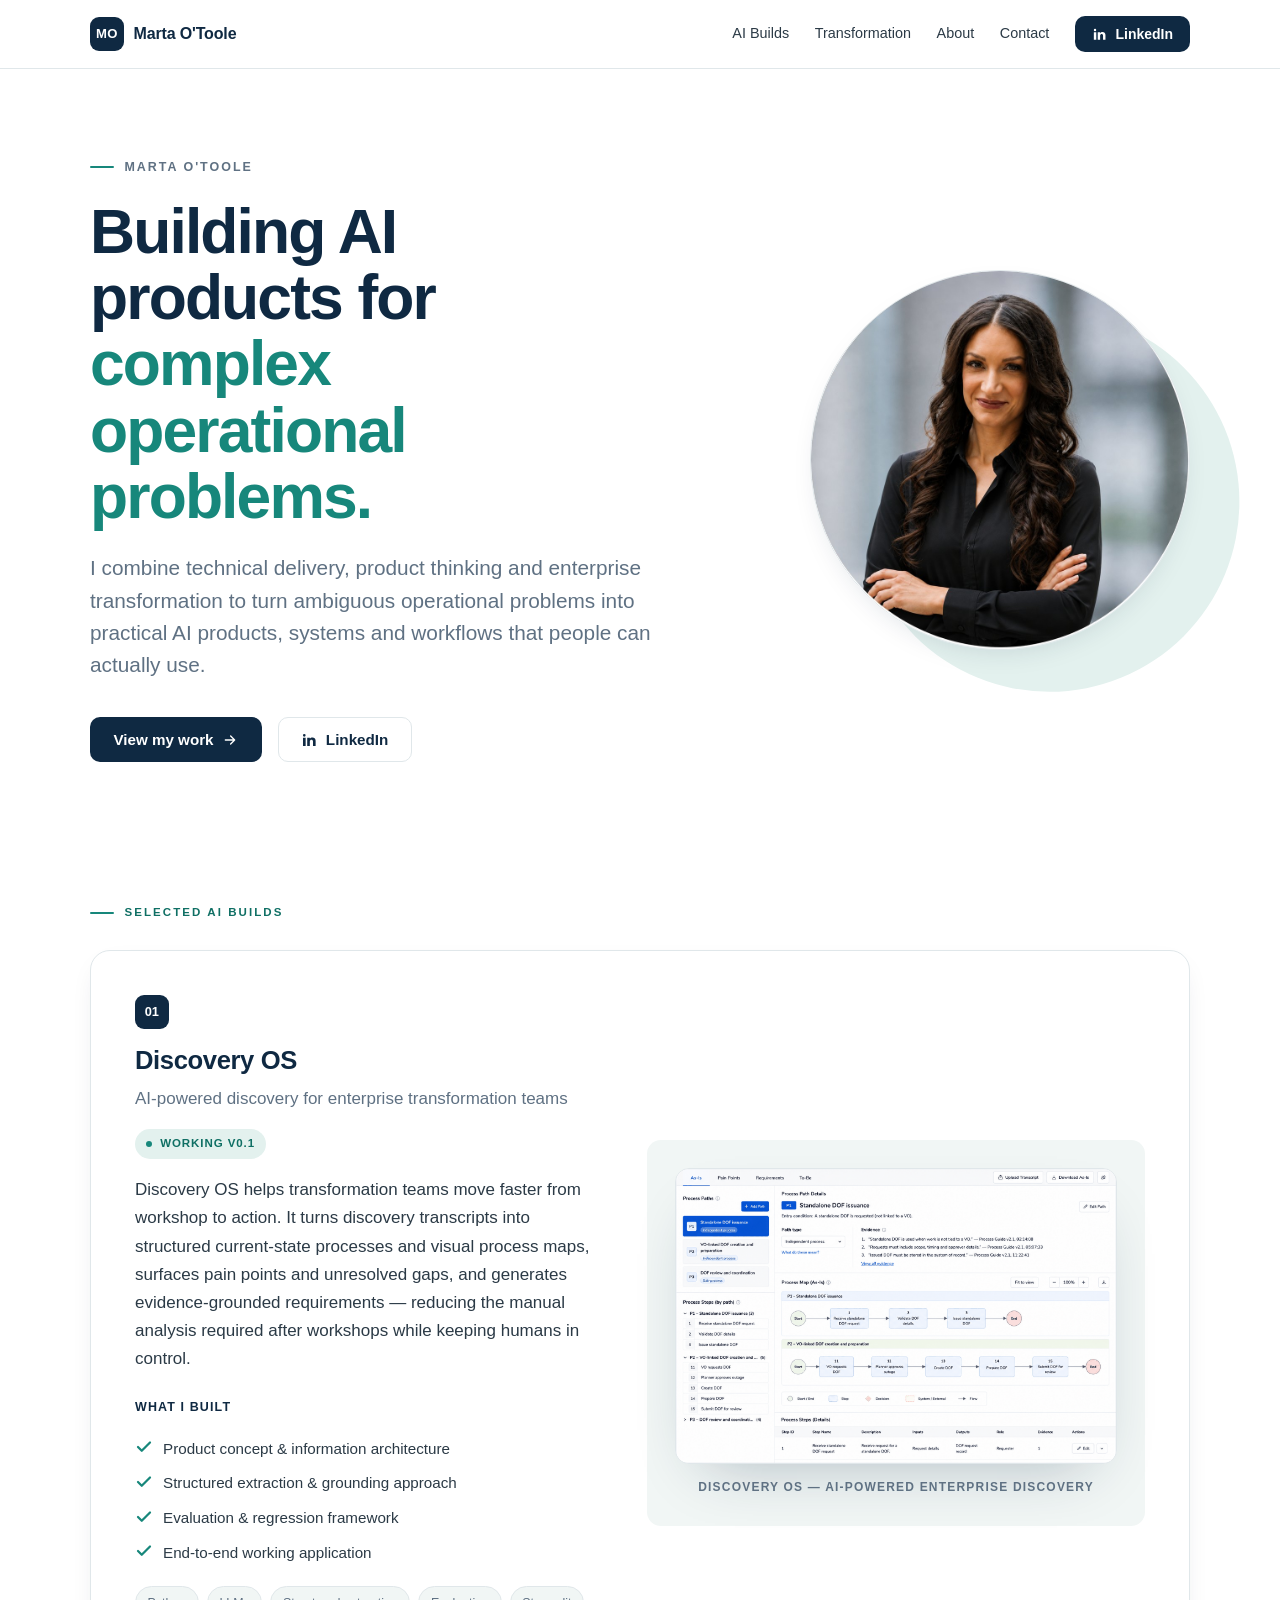
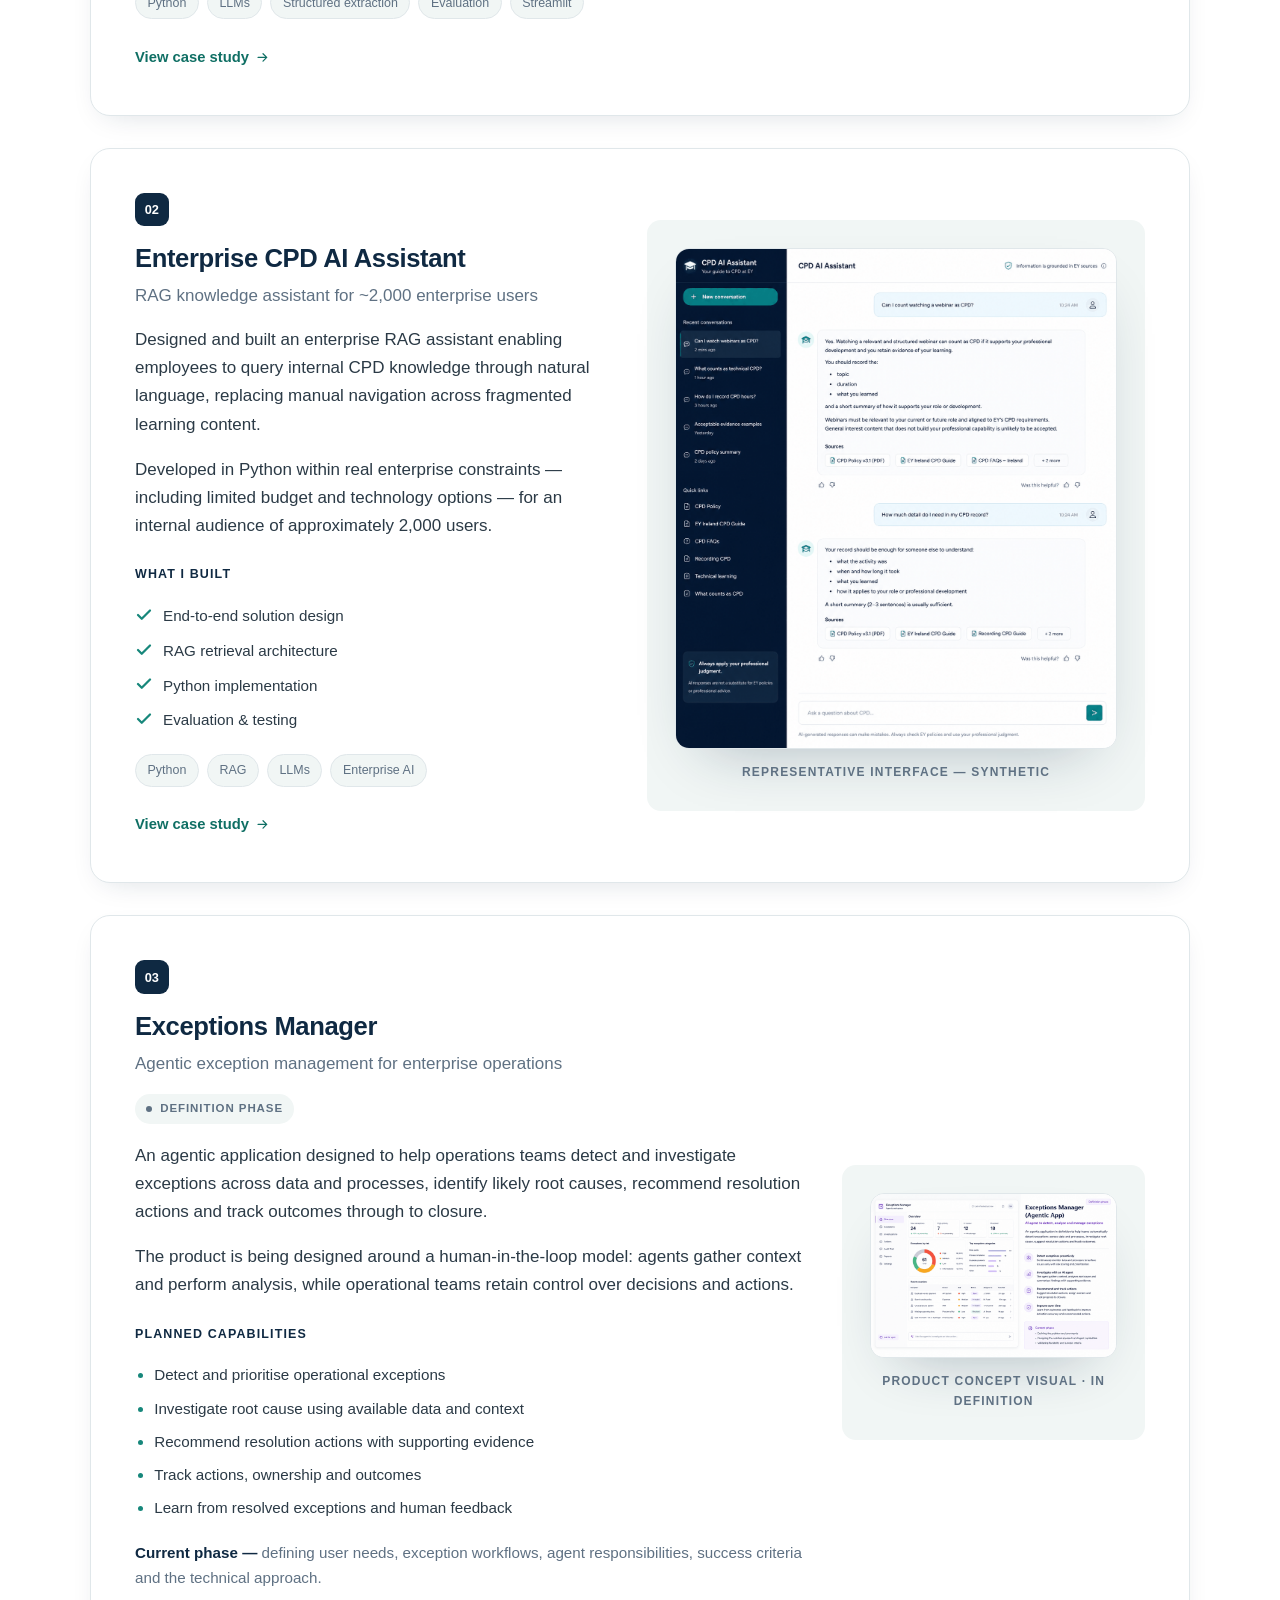
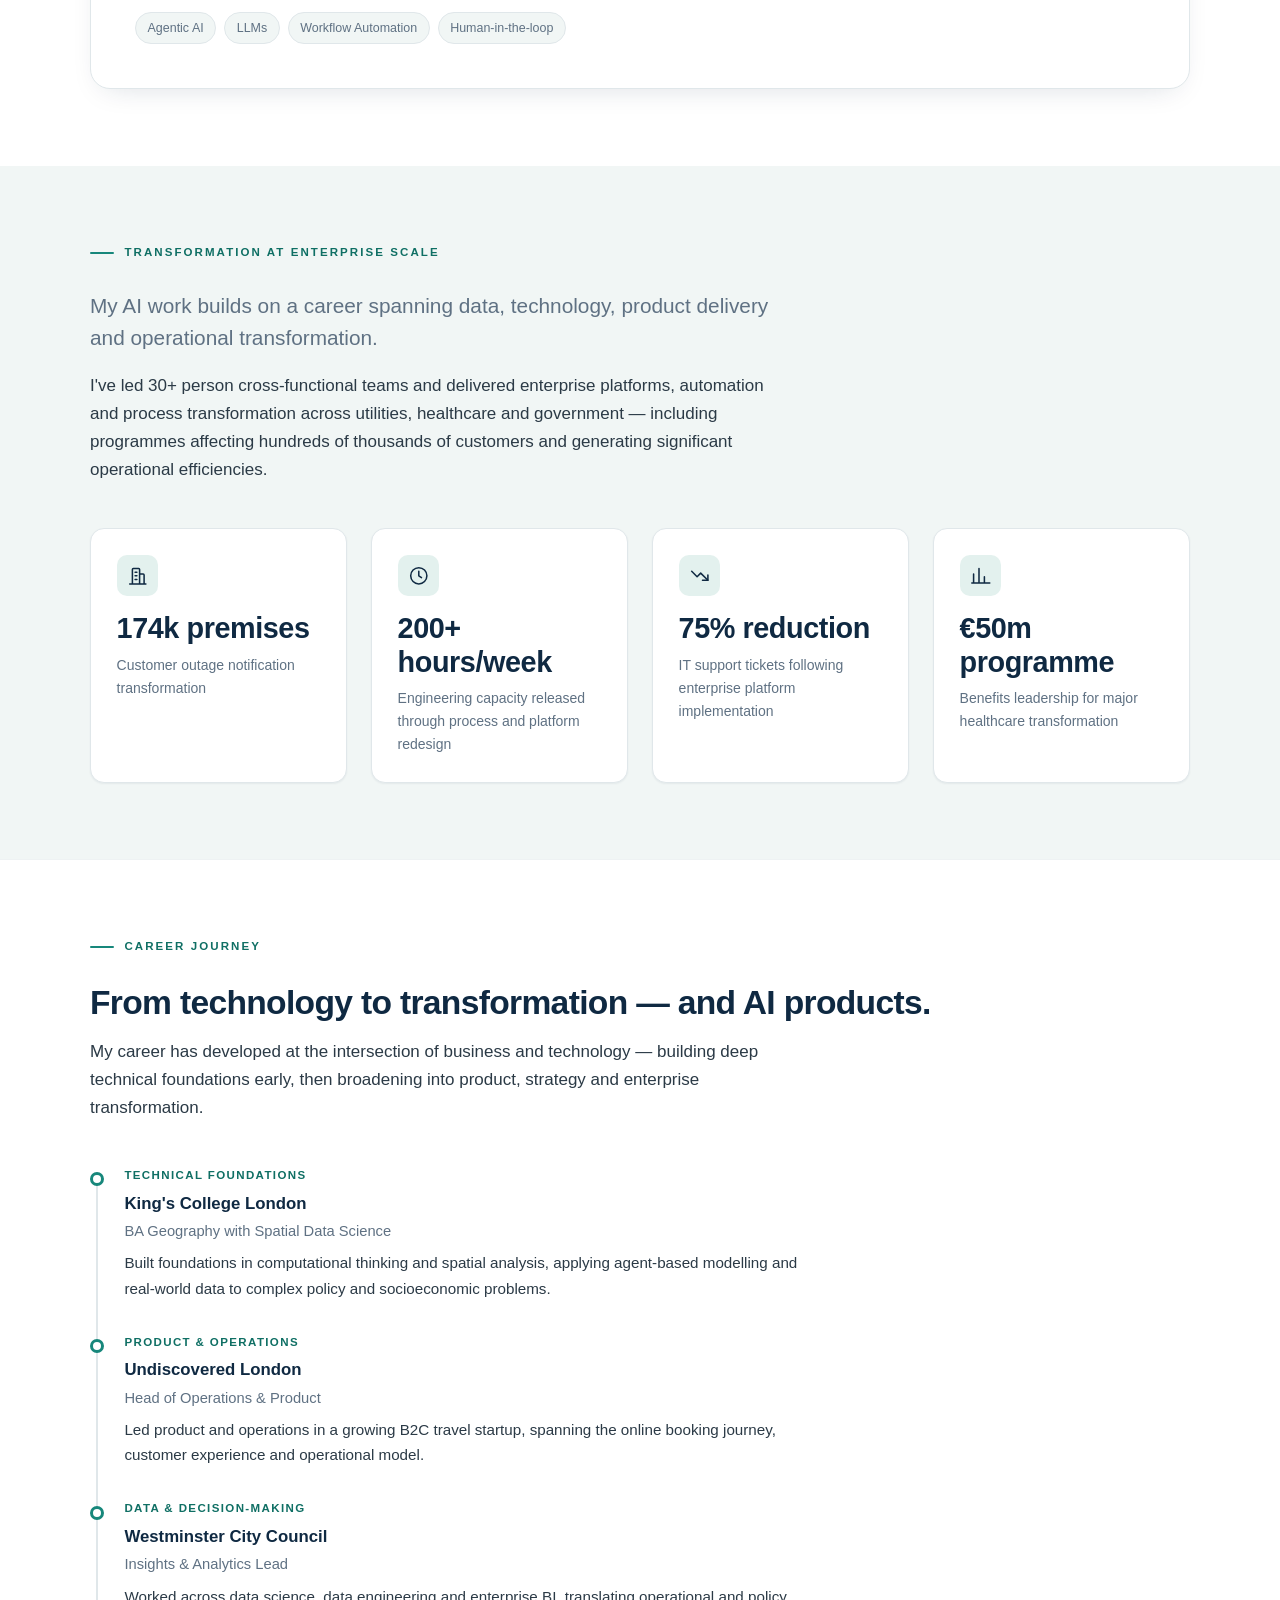
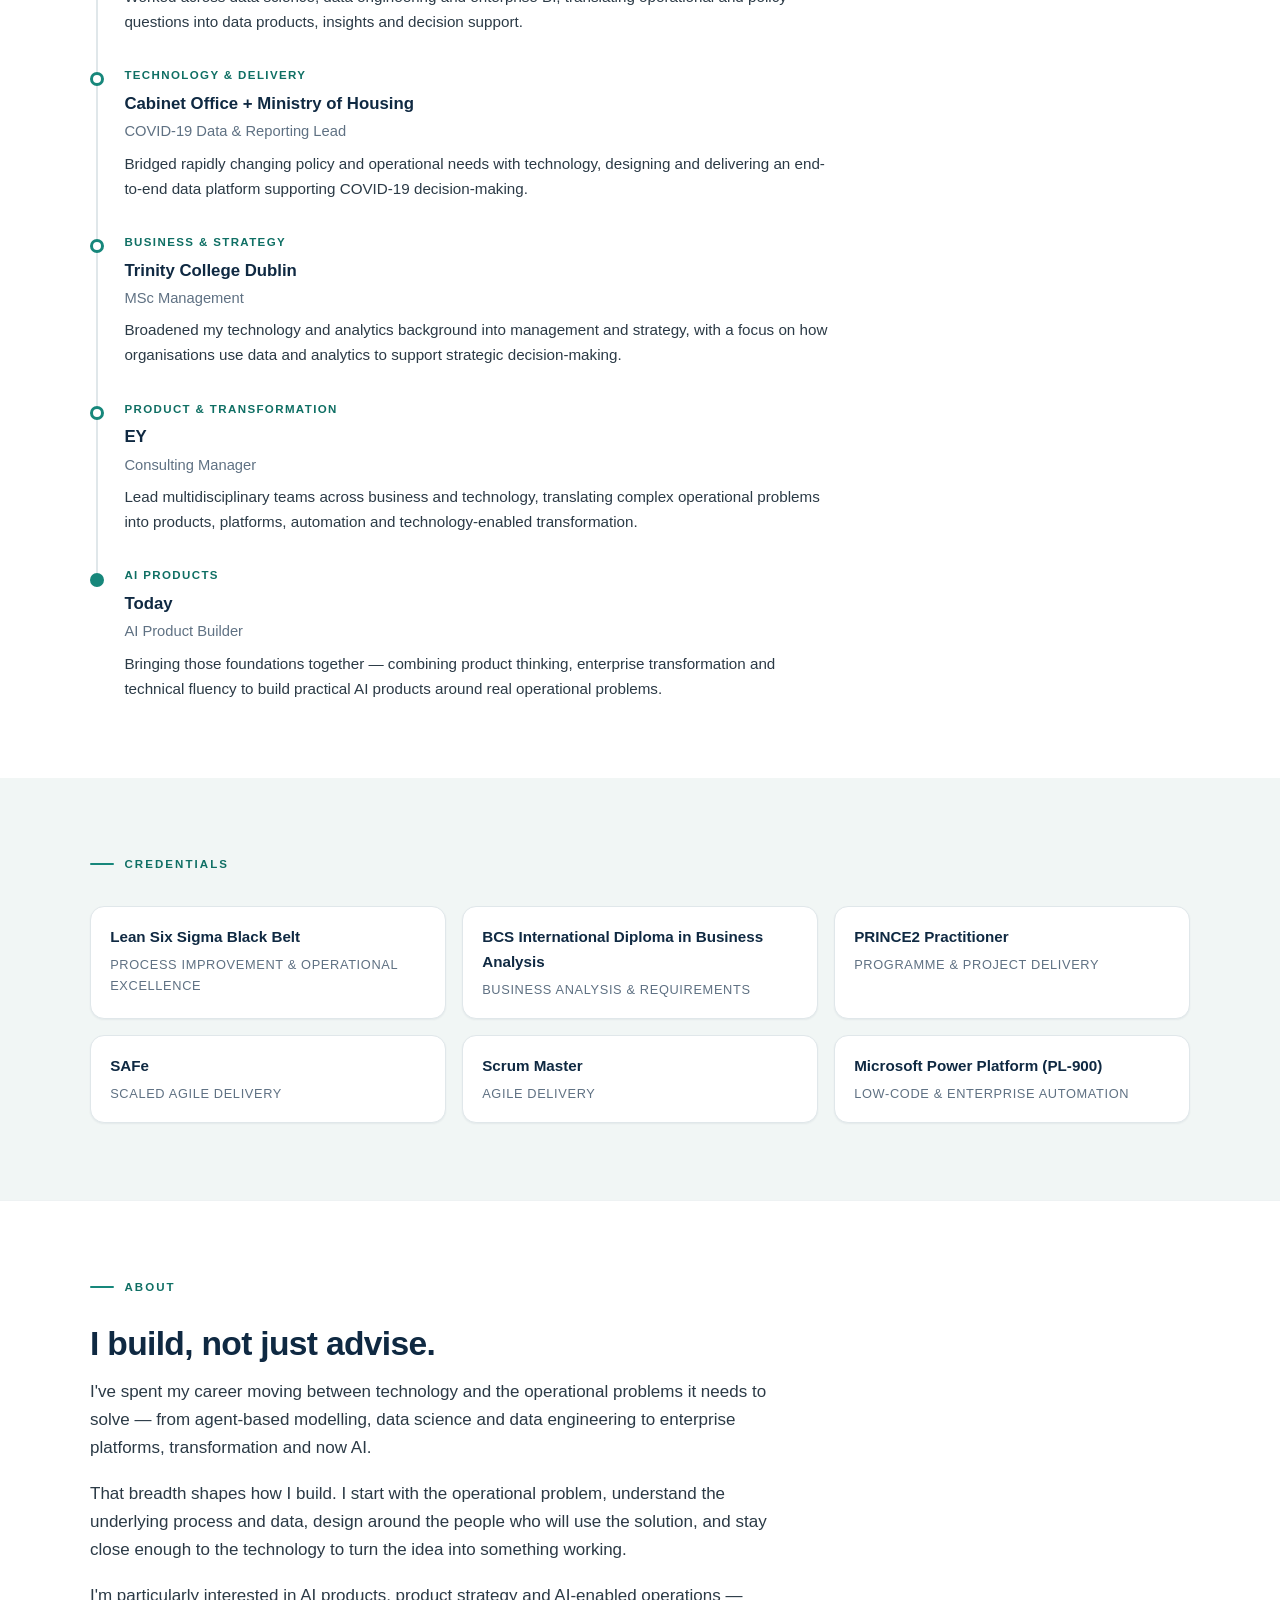
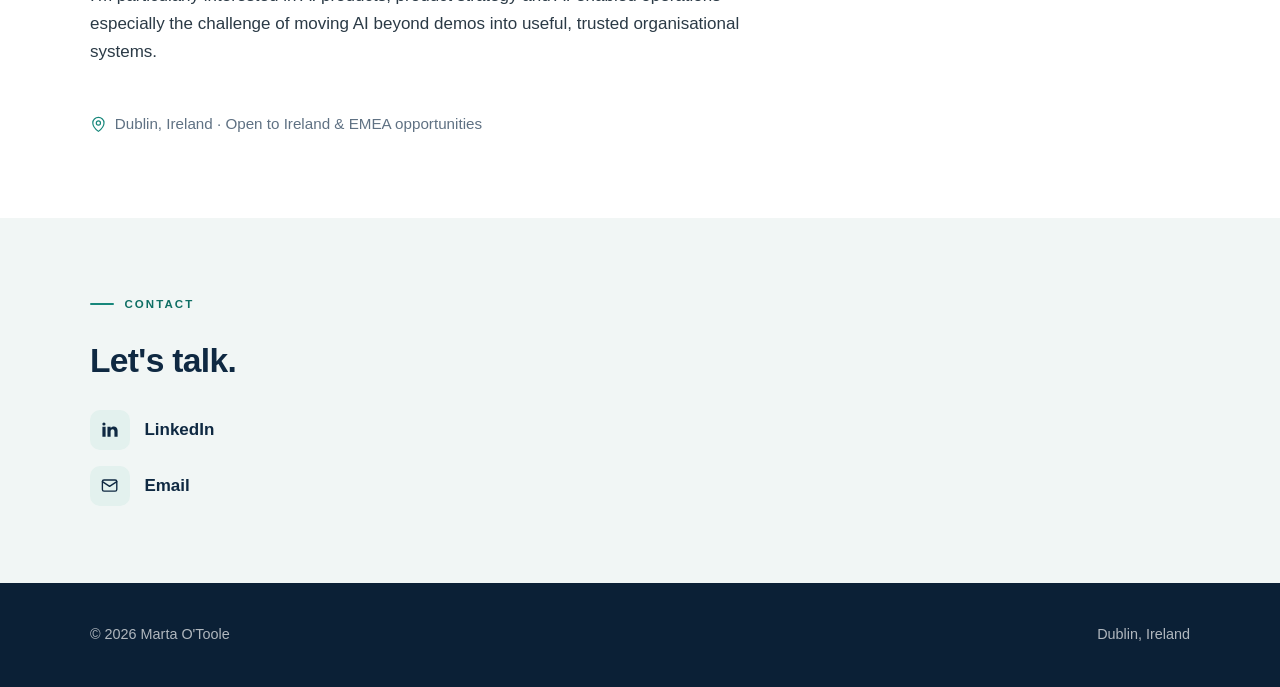
==== commit 34197dde: "Use Discovery OS product mockup on homepage Co-Authored-By: Claude Sonnet 5 <noreply@anthropic.com>" ====
--- a/index.html
+++ b/index.html
@@ -87,9 +87,9 @@
             </div>
             <figure class="project__visual">
               <div class="frame">
-                <img src="assets/img/process-map.png" alt="Discovery OS Process Map showing extracted process paths, ordered steps, Trigger and End nodes." />
-              </div>
-              <figcaption>Process Map — Discovery OS</figcaption>
+                <img src="assets/img/discovery-os-app.png" alt="Discovery OS product interface showing structured As-Is process discovery, evidence and visual process mapping." />
+              </div>
+              <figcaption>Discovery OS — AI-powered enterprise discovery</figcaption>
             </figure>
           </article>
 
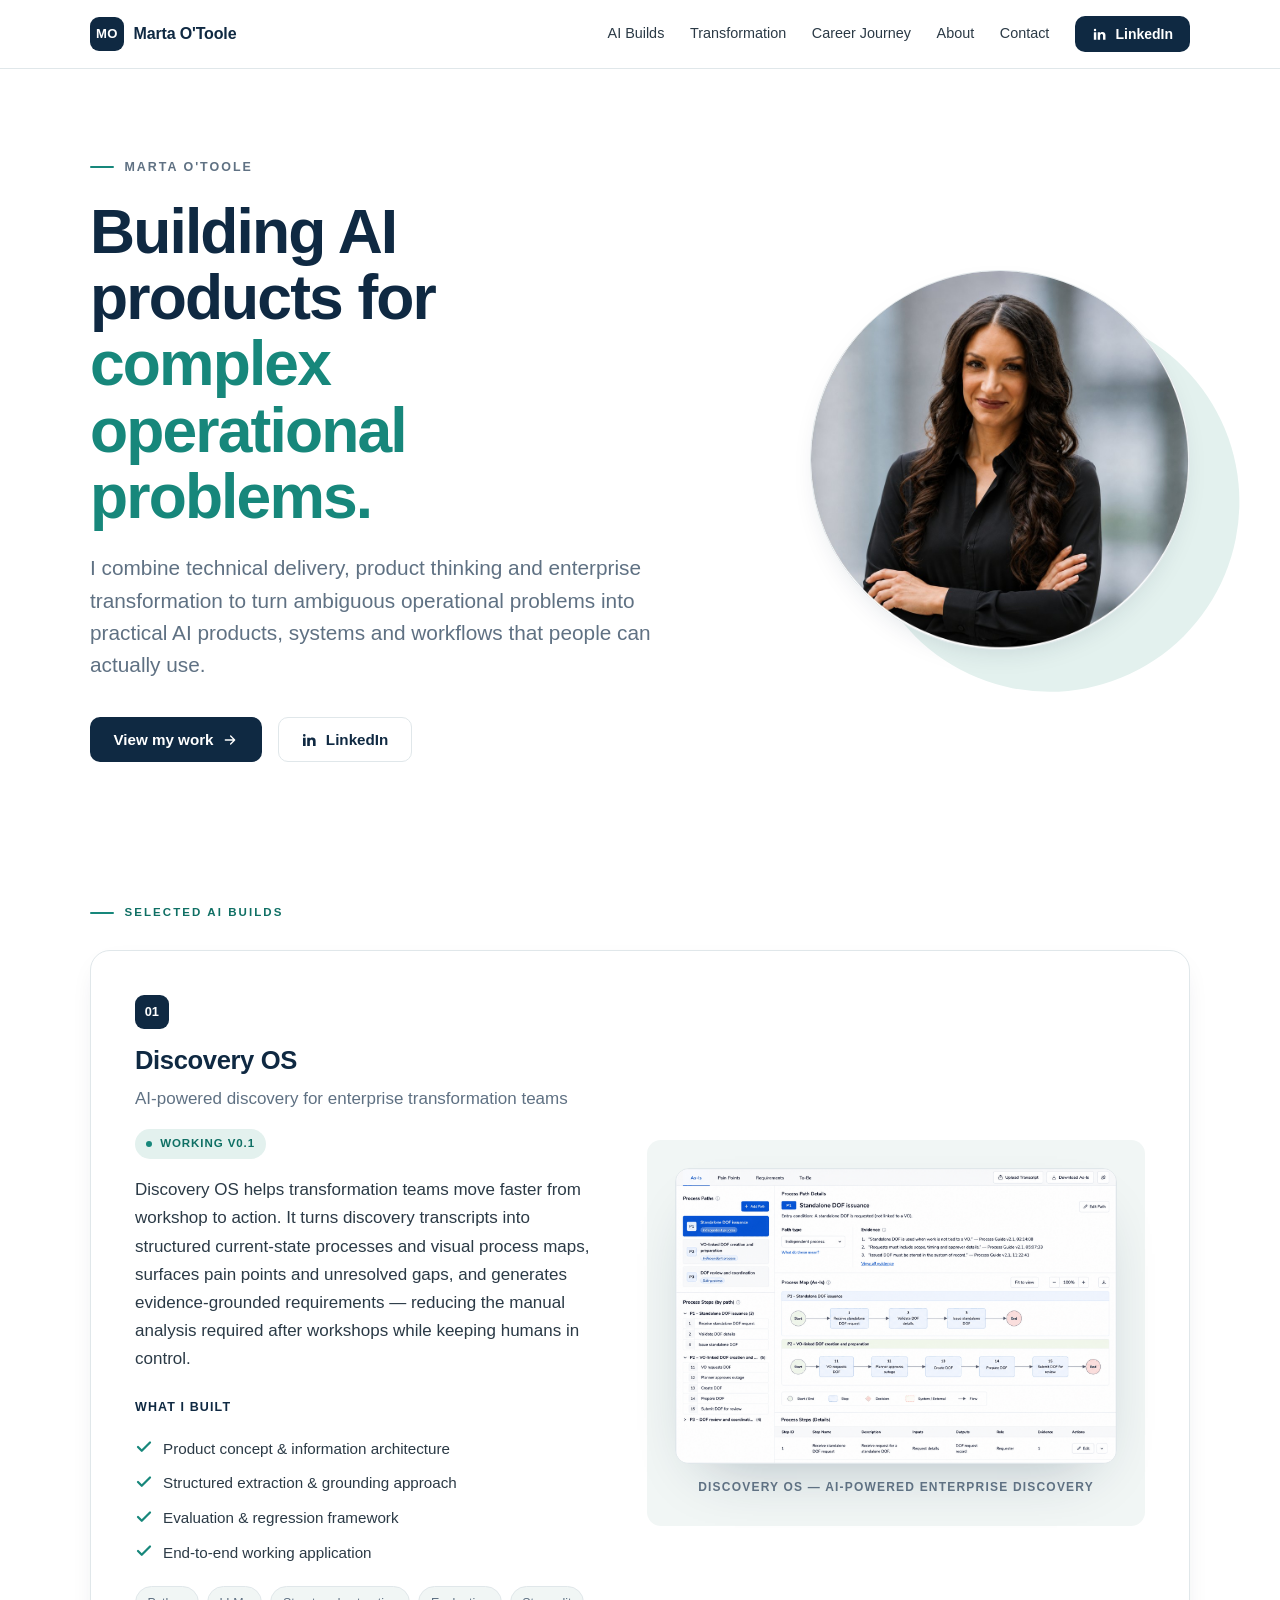
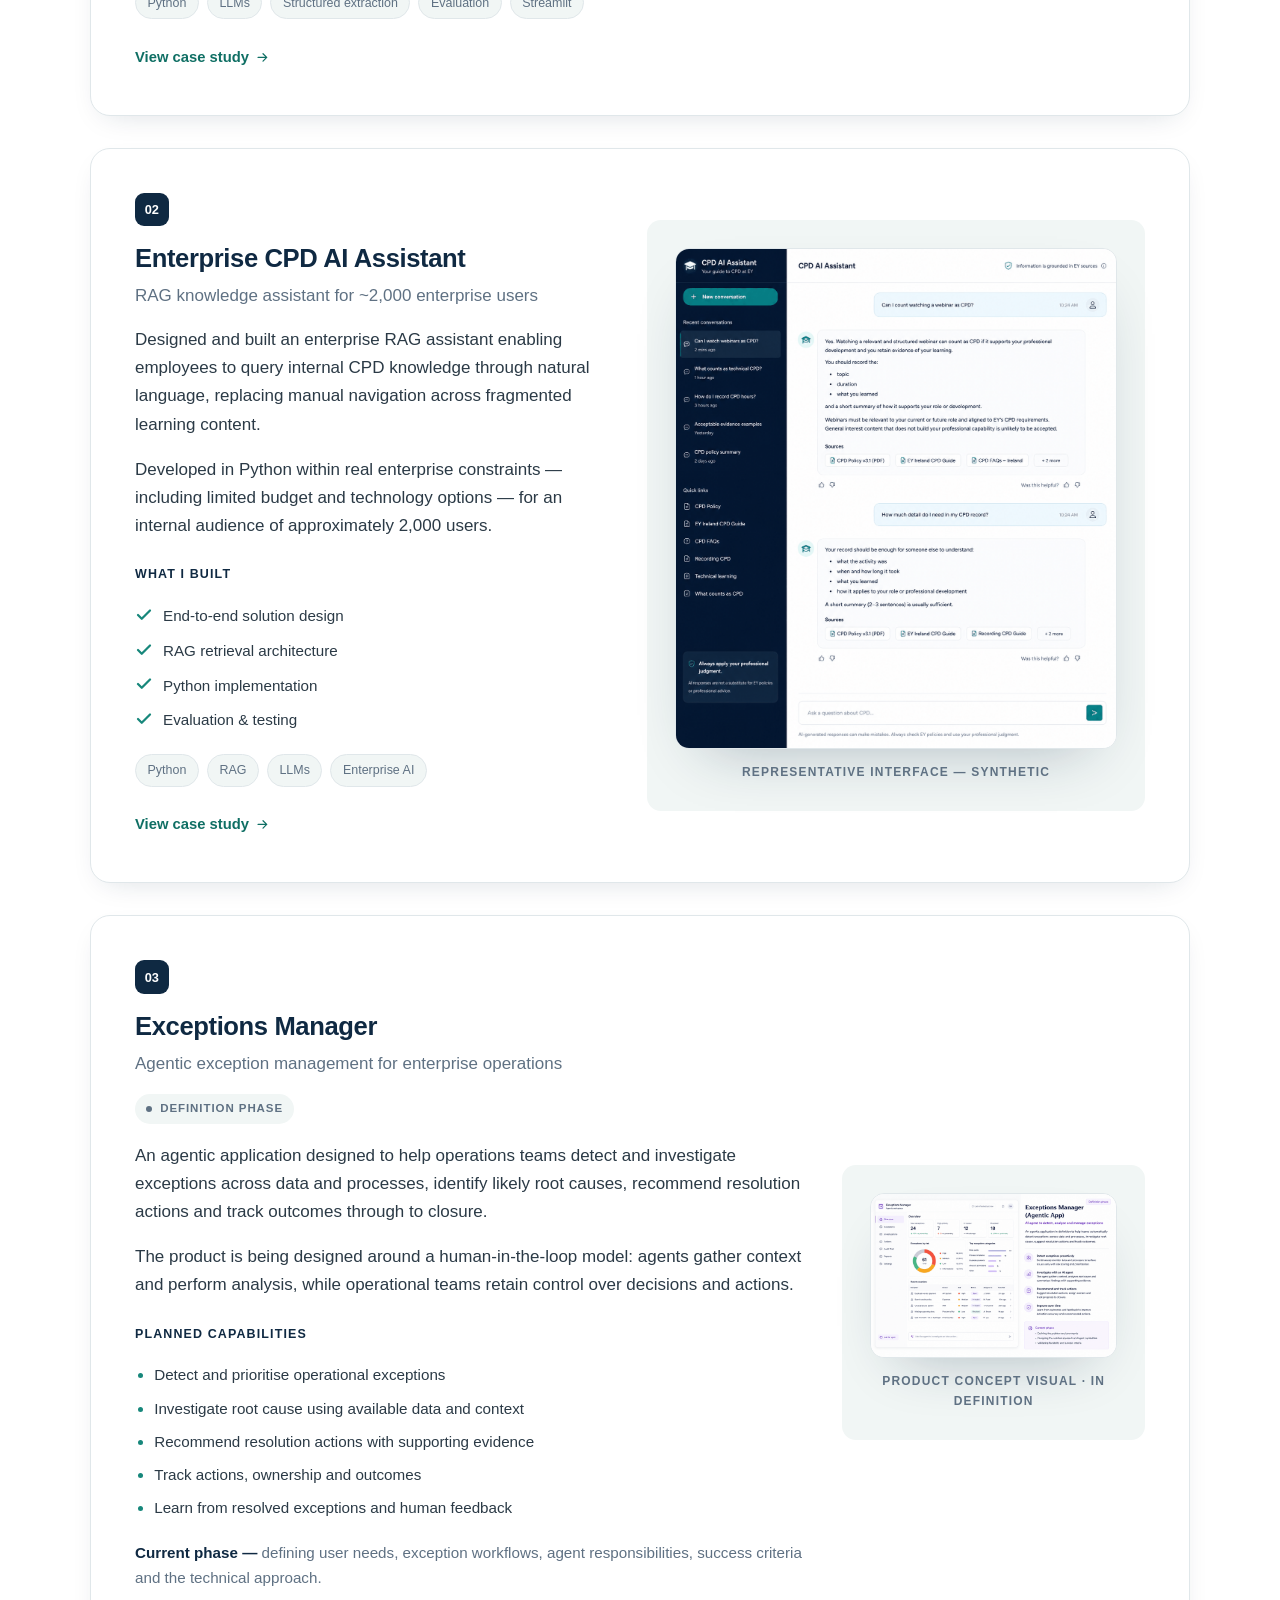
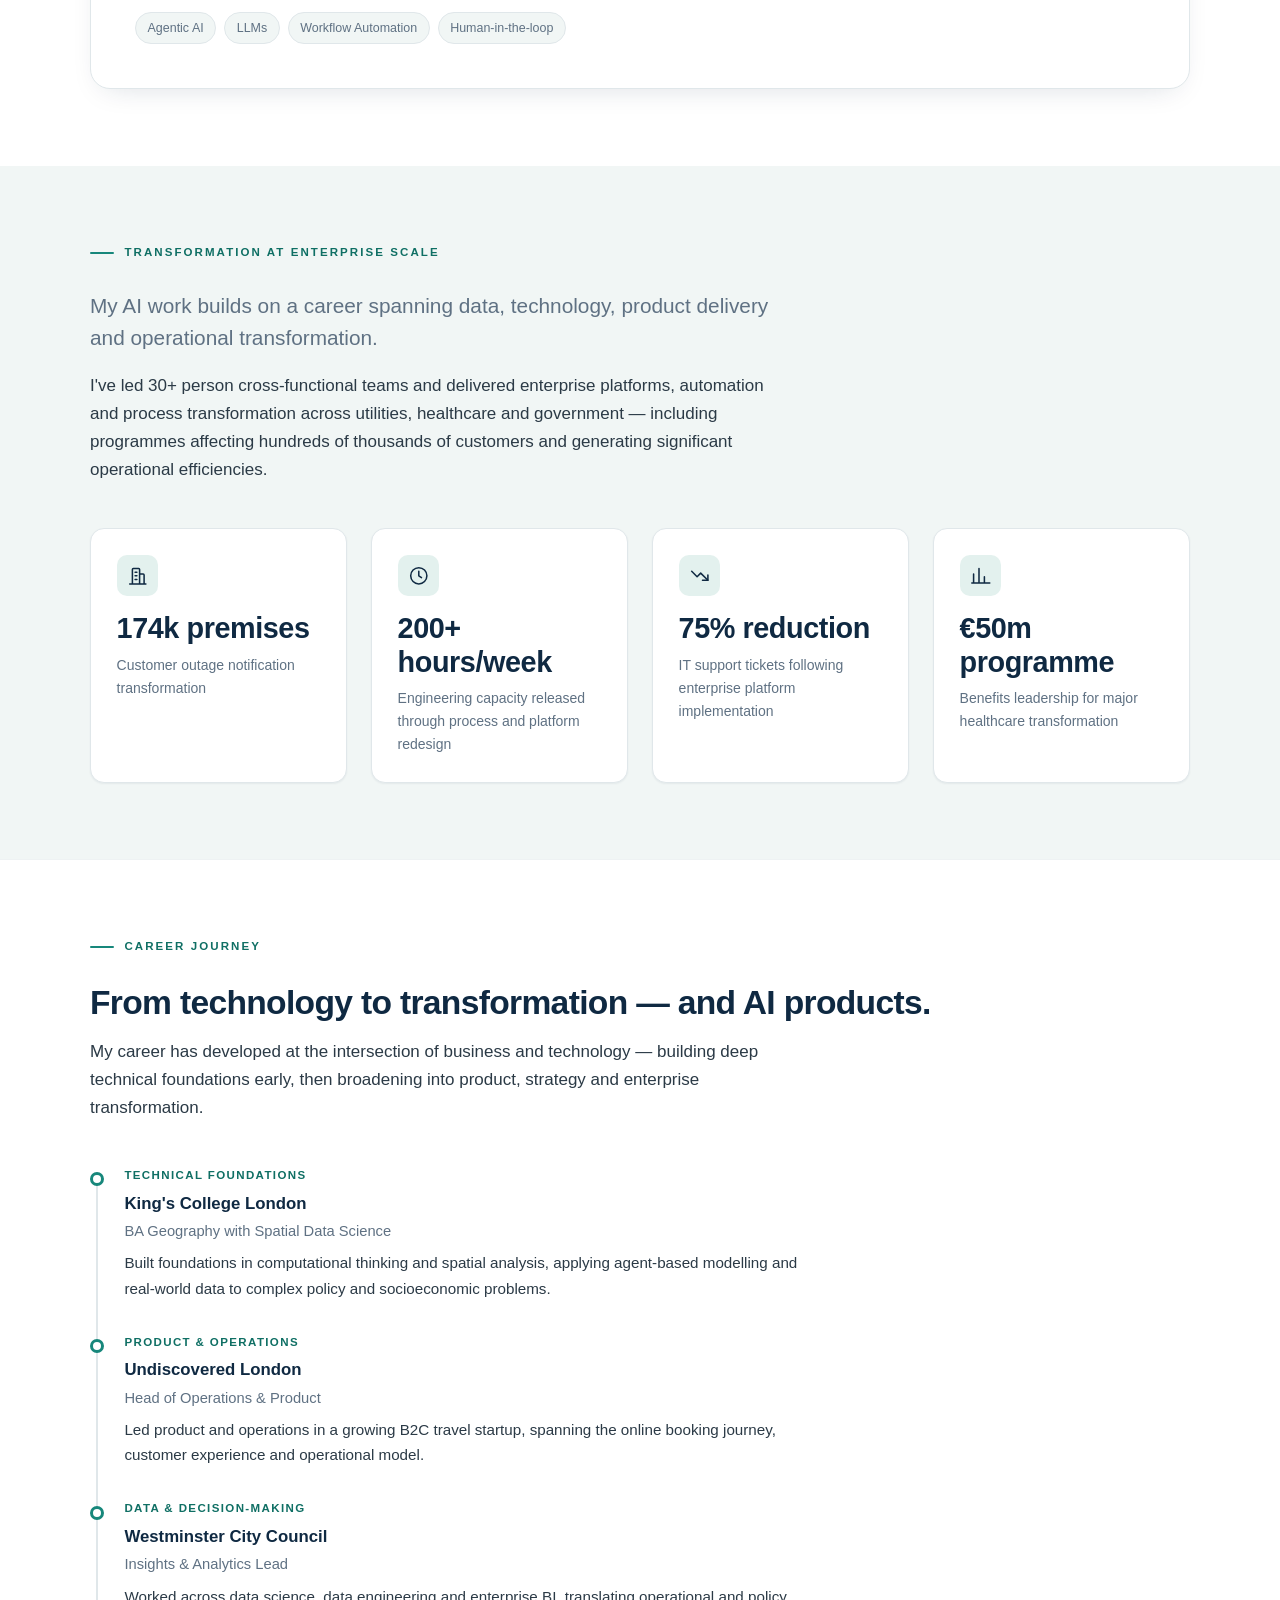
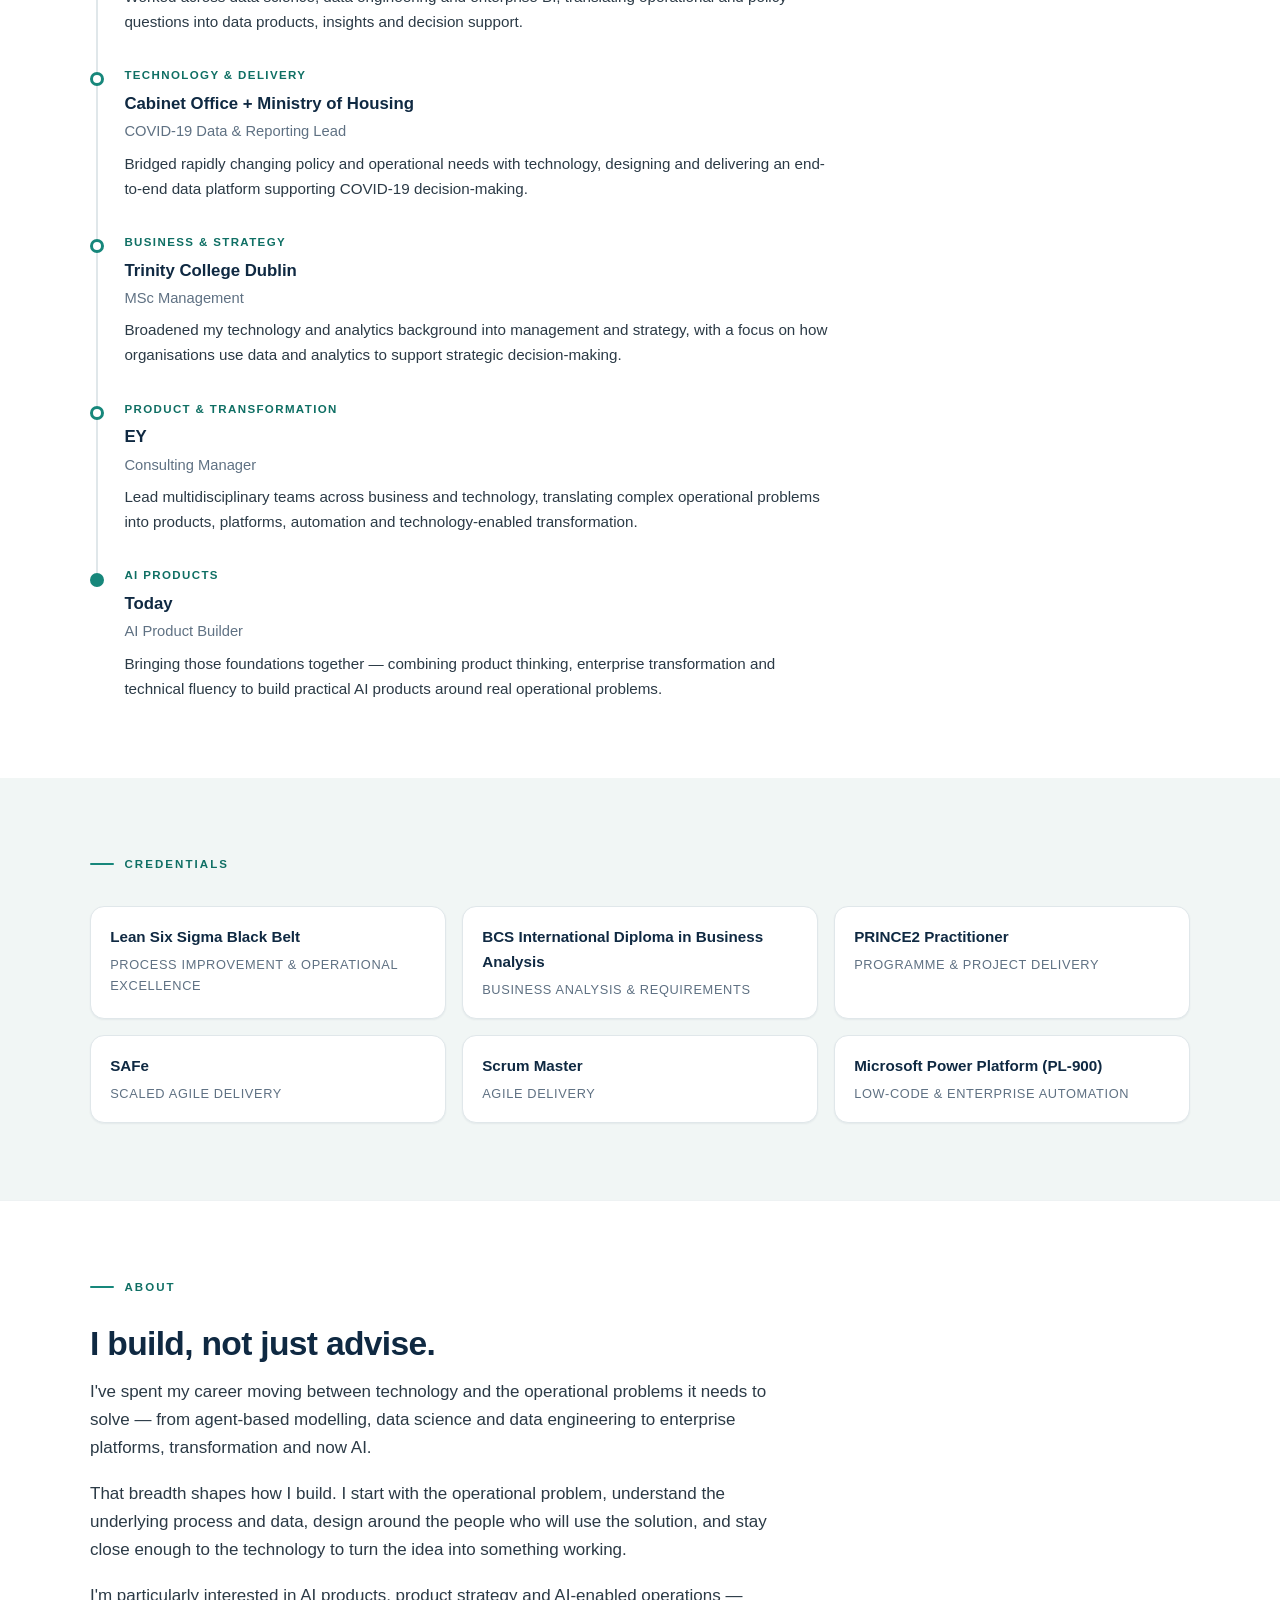
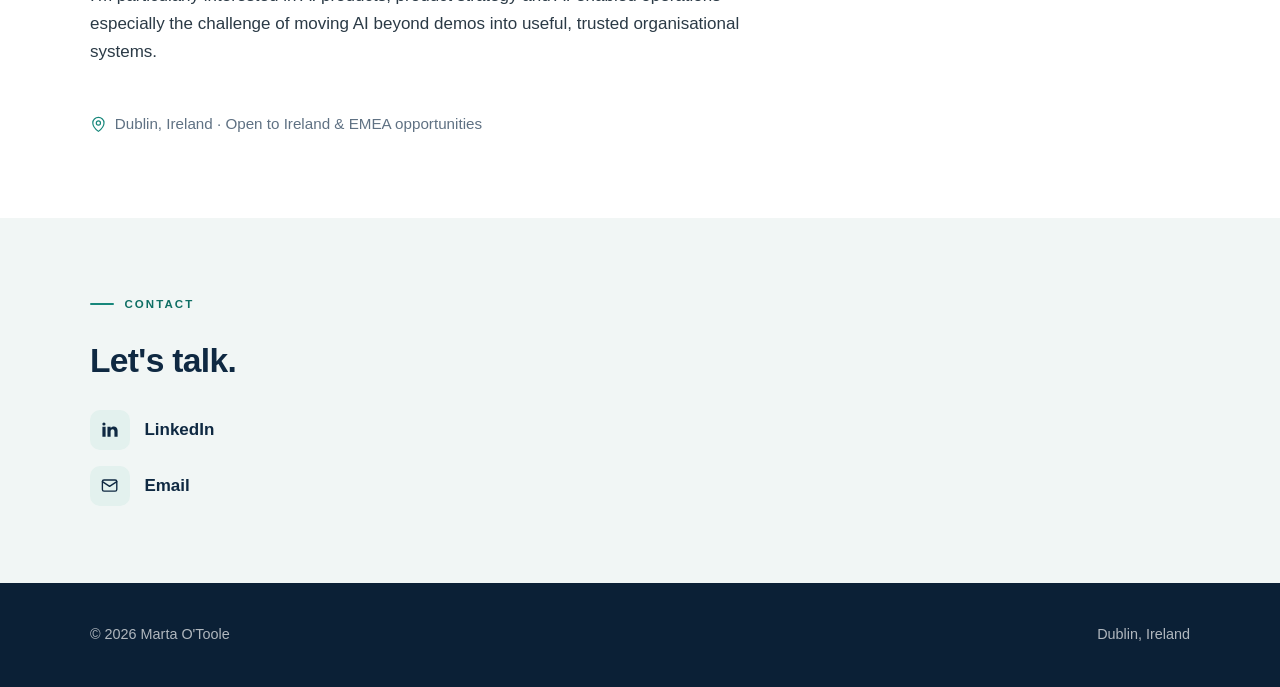
==== commit 6defaab9: "Add Career Journey to portfolio navigation Co-Authored-By: Claude Sonnet 5 <noreply@anthropic.com>" ====
--- a/index.html
+++ b/index.html
@@ -20,6 +20,7 @@
       <nav class="nav" id="nav" aria-label="Primary">
         <a href="#builds">AI Builds</a>
         <a href="#transformation">Transformation</a>
+        <a href="#journey">Career Journey</a>
         <a href="#about">About</a>
         <a href="#contact">Contact</a>
         <a class="btn btn--primary btn--sm" href="https://www.linkedin.com/in/marta-o-918156165/" target="_blank" rel="noopener noreferrer">
--- a/assets/css/style.css
+++ b/assets/css/style.css
@@ -700,8 +700,8 @@
   .metrics { grid-template-columns: repeat(2, 1fr); }
   .creds { grid-template-columns: repeat(2, 1fr); }
   .shots--grid { grid-template-columns: 1fr; }
-}
-@media (max-width: 620px) {
+  /* Collapse the primary nav to the menu button here: five items + the
+     LinkedIn button no longer fit on one row below ~900px. */
   .nav {
     display: none;
     position: absolute;
@@ -723,6 +723,8 @@
   }
   .nav .btn { margin-top: 0.9rem; justify-content: center; }
   .nav-toggle { display: inline-flex; }
+}
+@media (max-width: 620px) {
   .metrics { grid-template-columns: 1fr; }
   .creds { grid-template-columns: 1fr; }
   .hero .btn-row .btn { flex: 1 1 auto; justify-content: center; }
